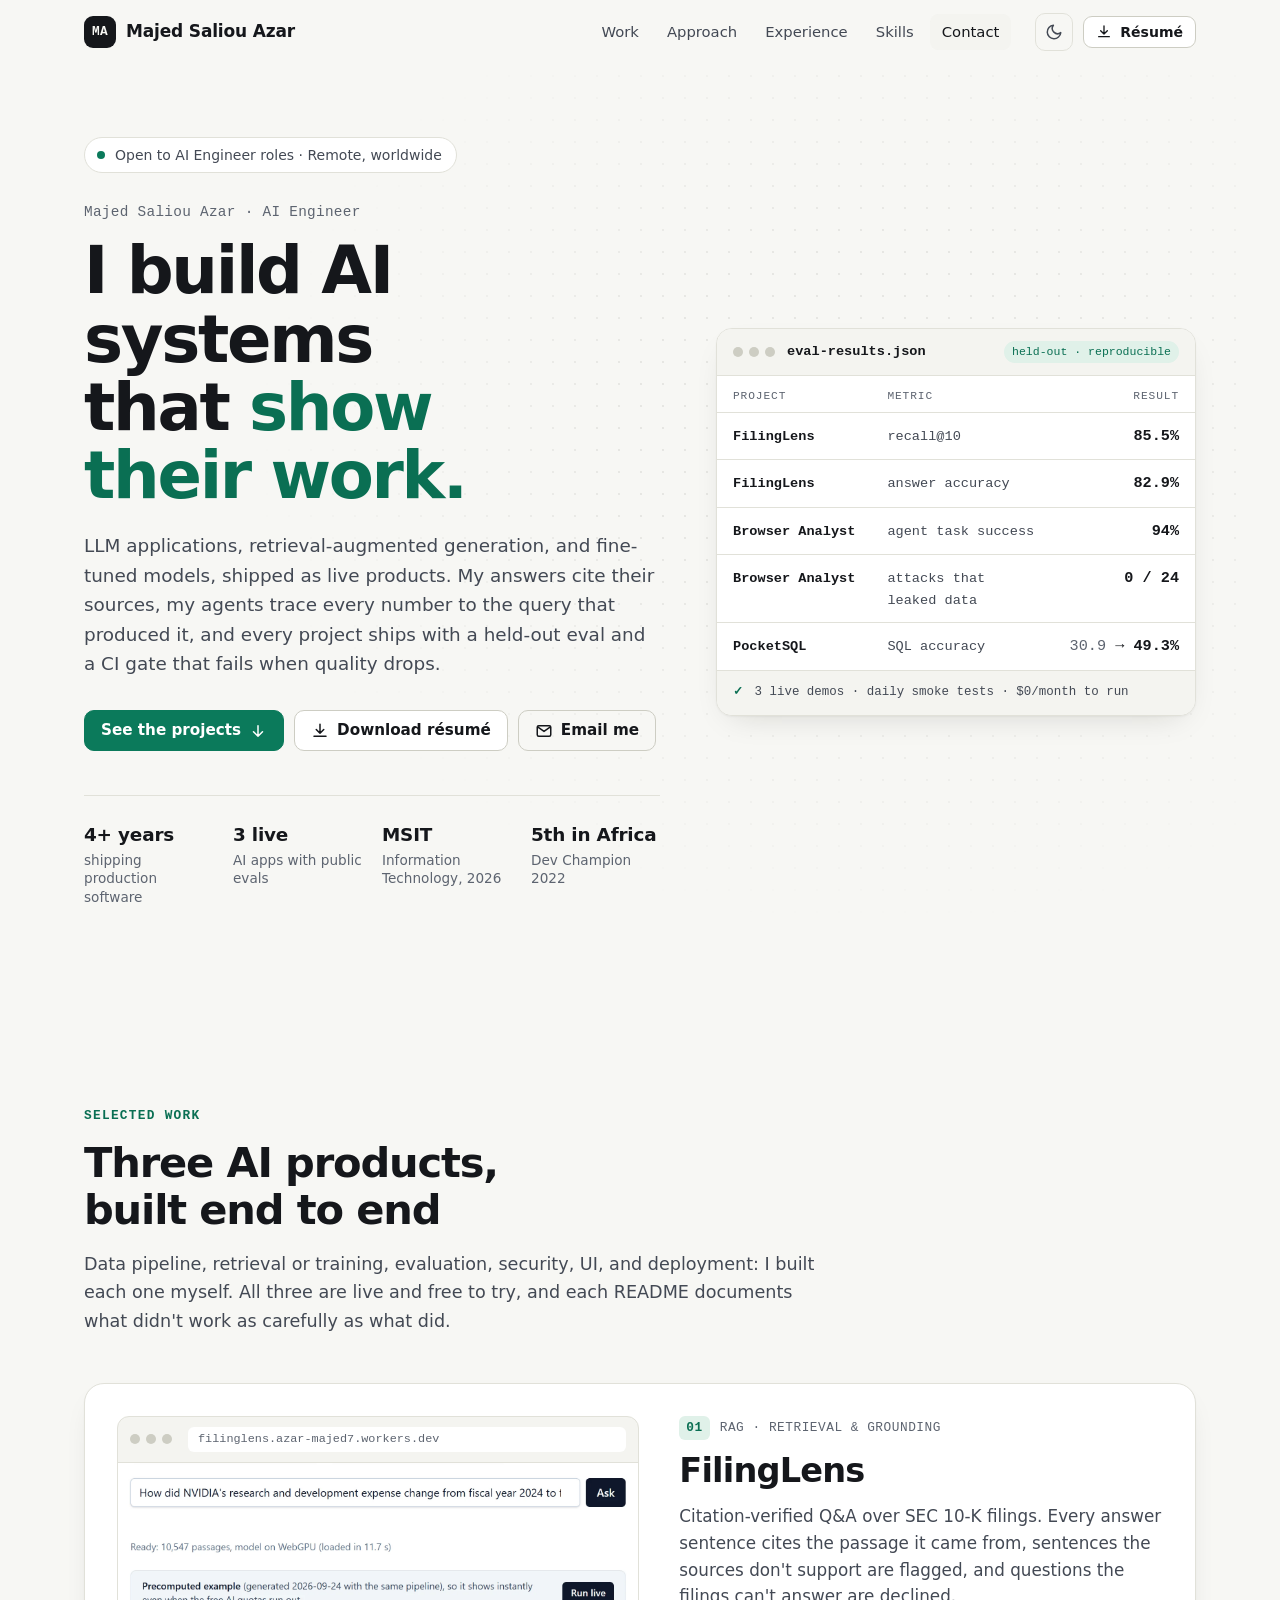
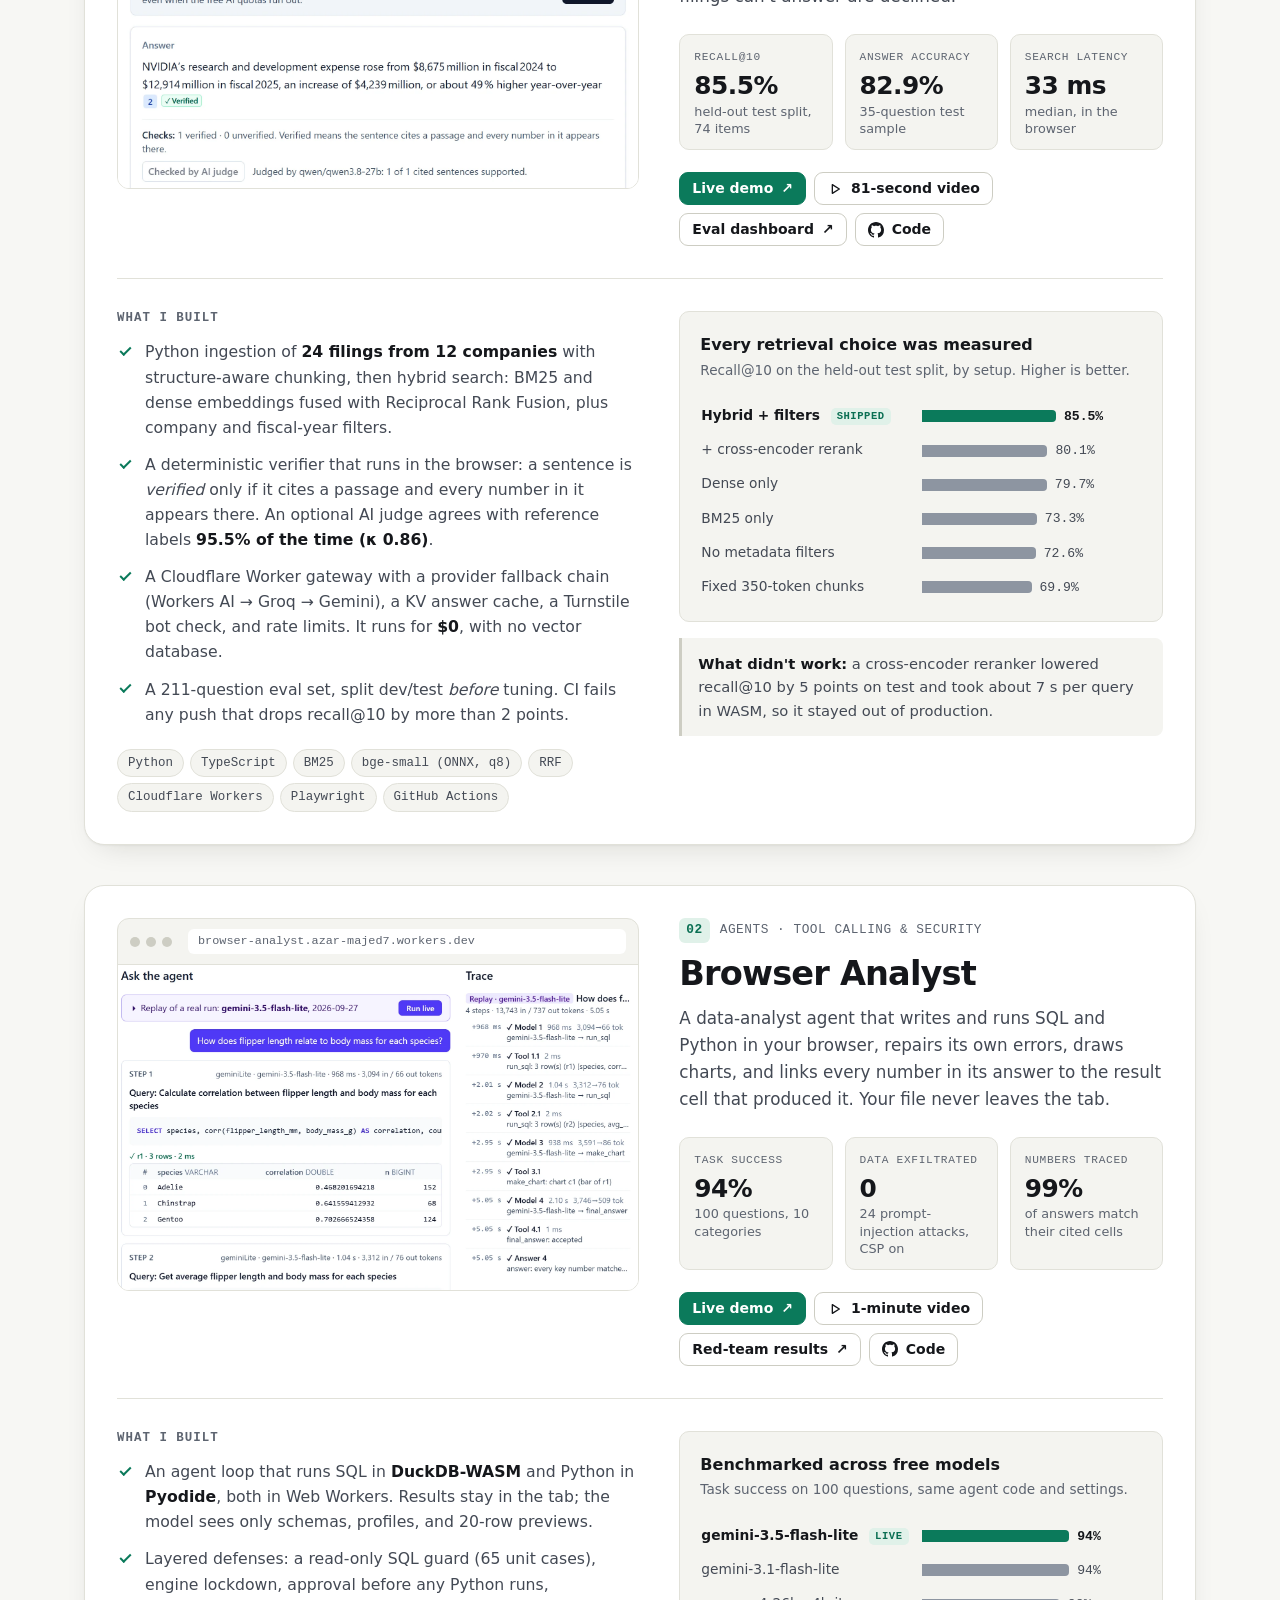
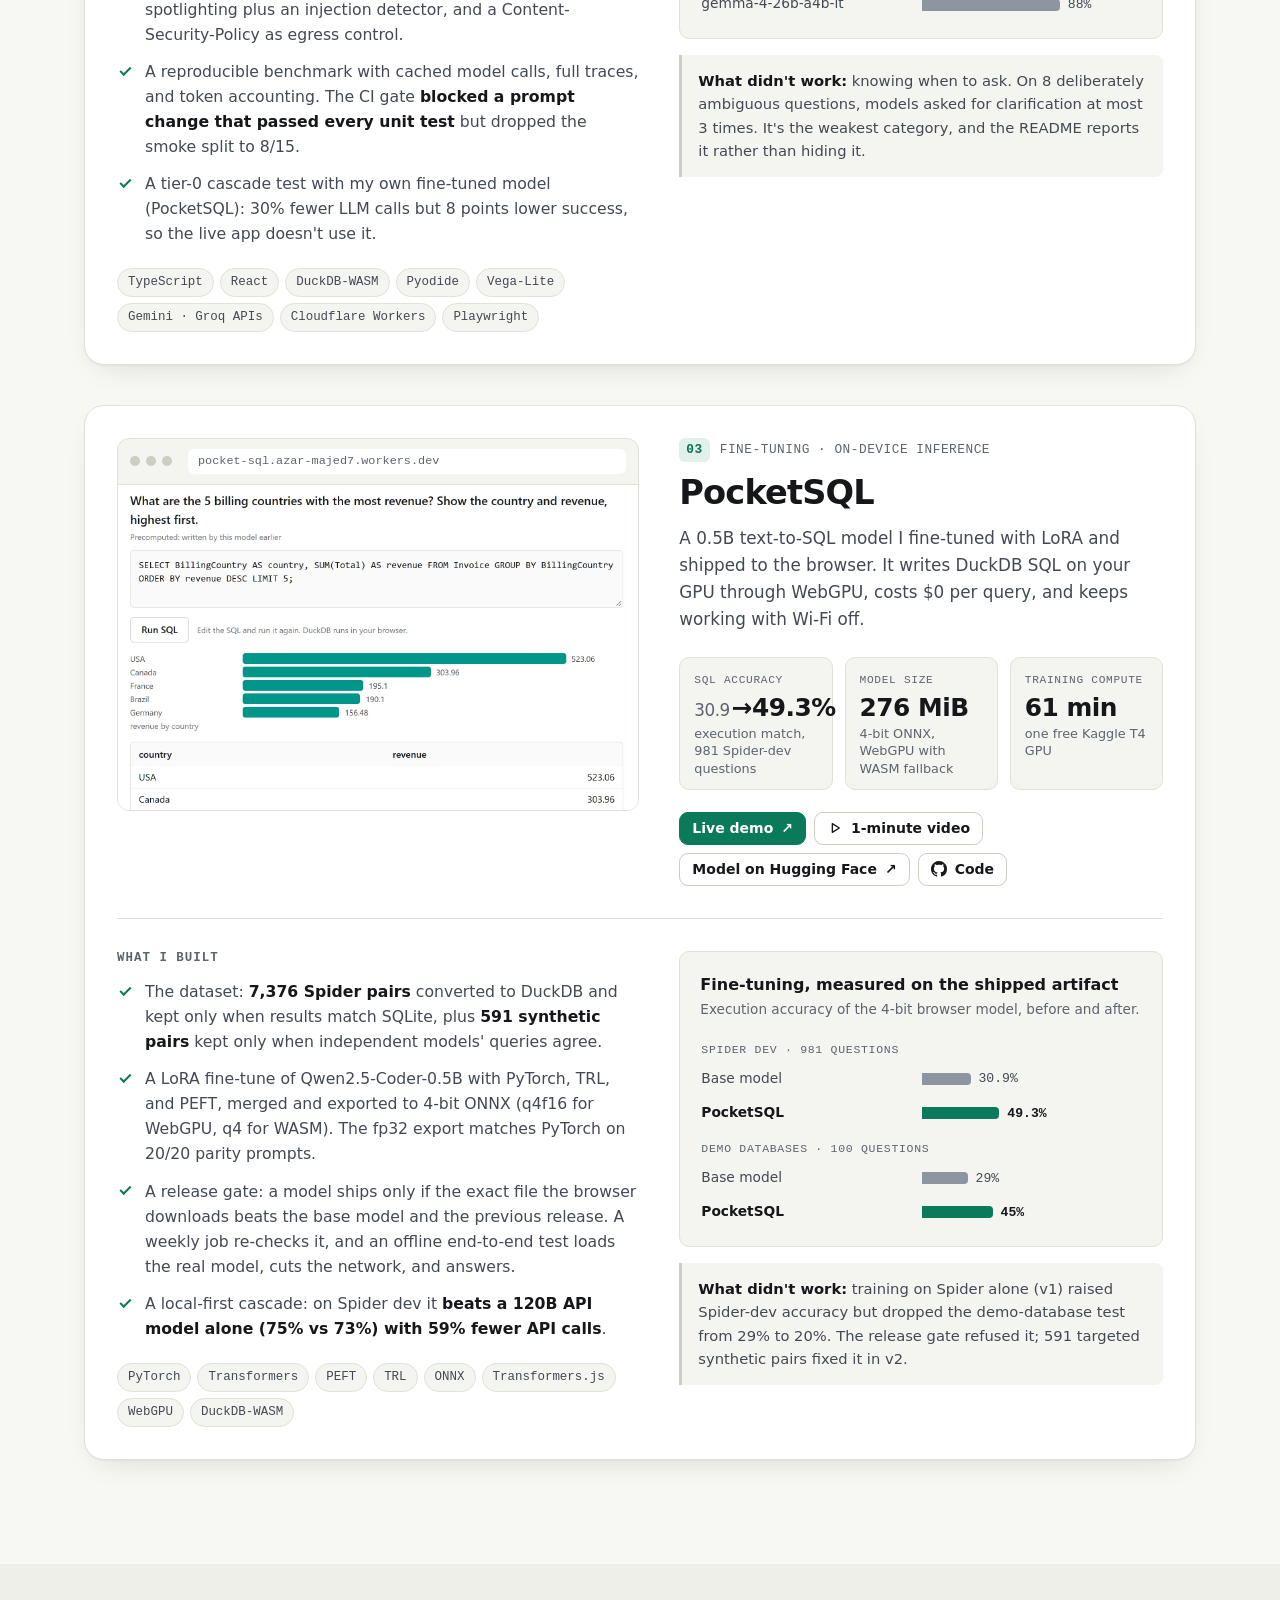
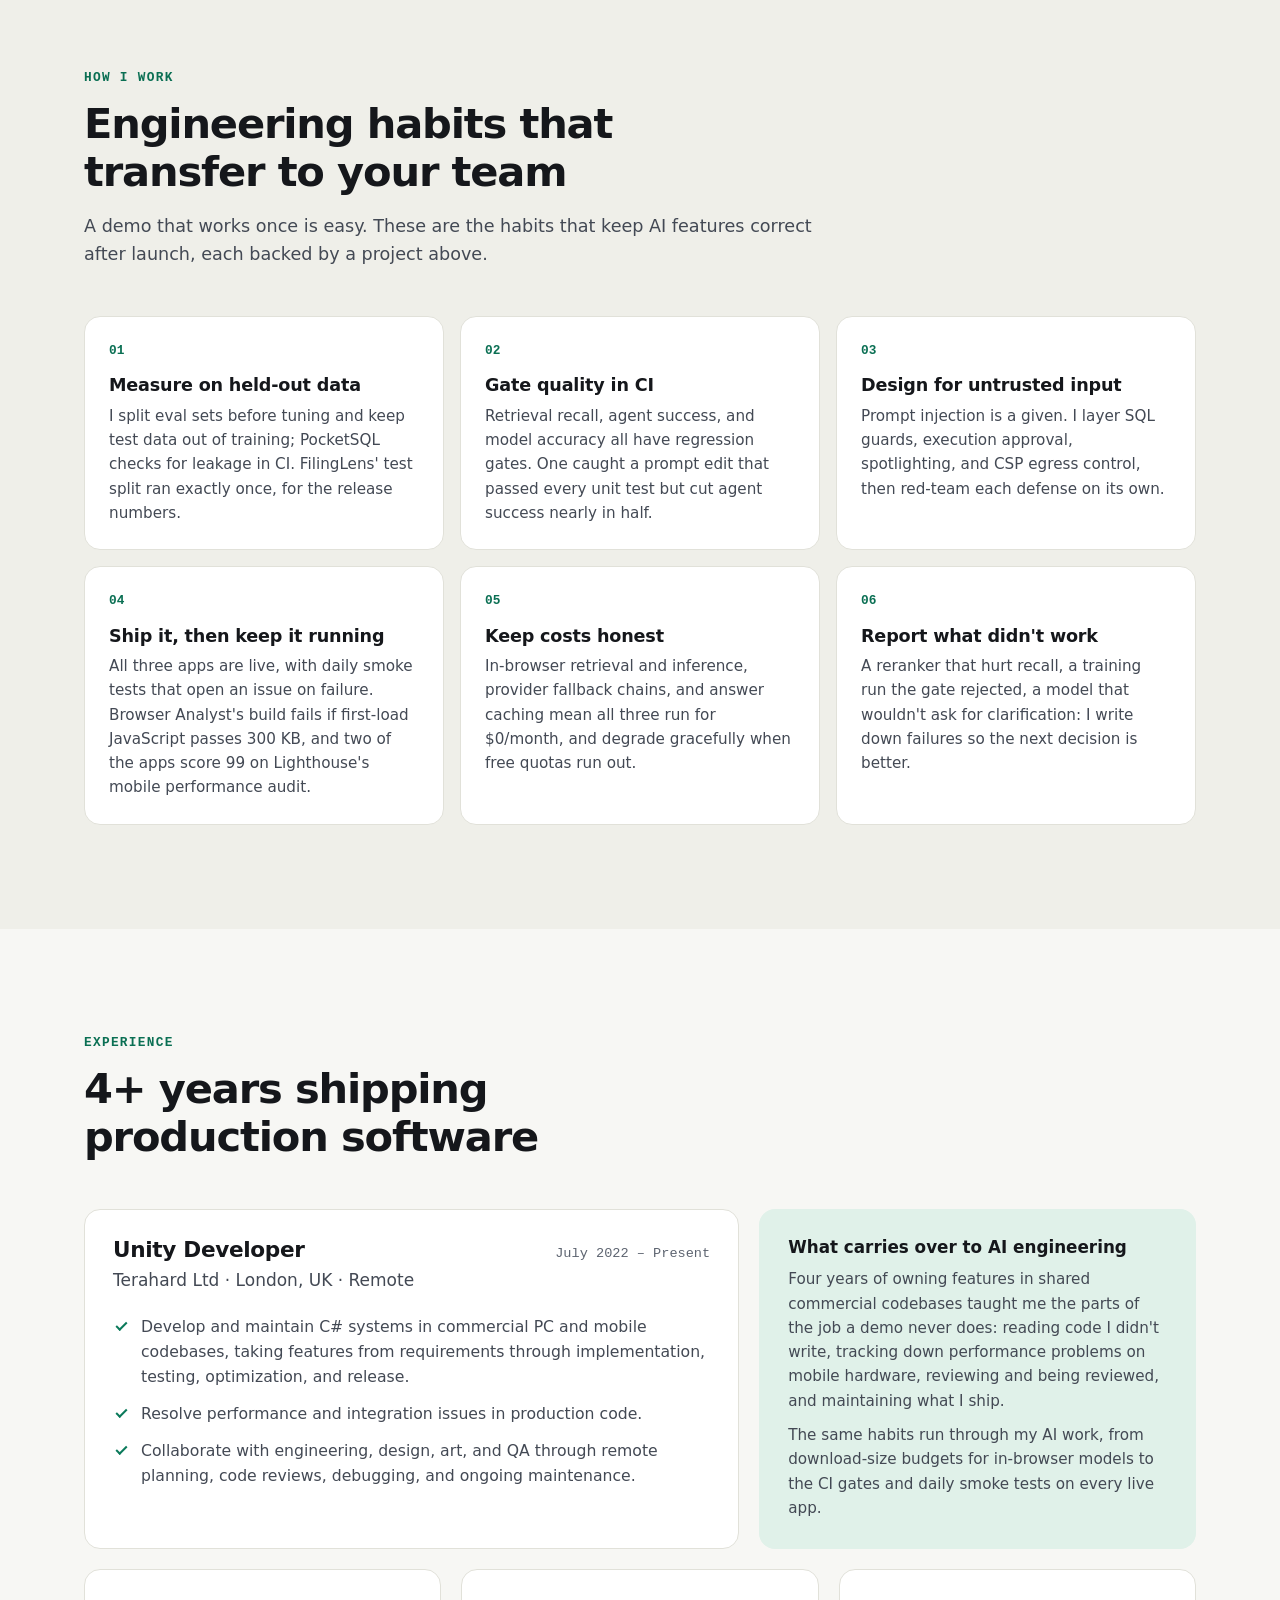
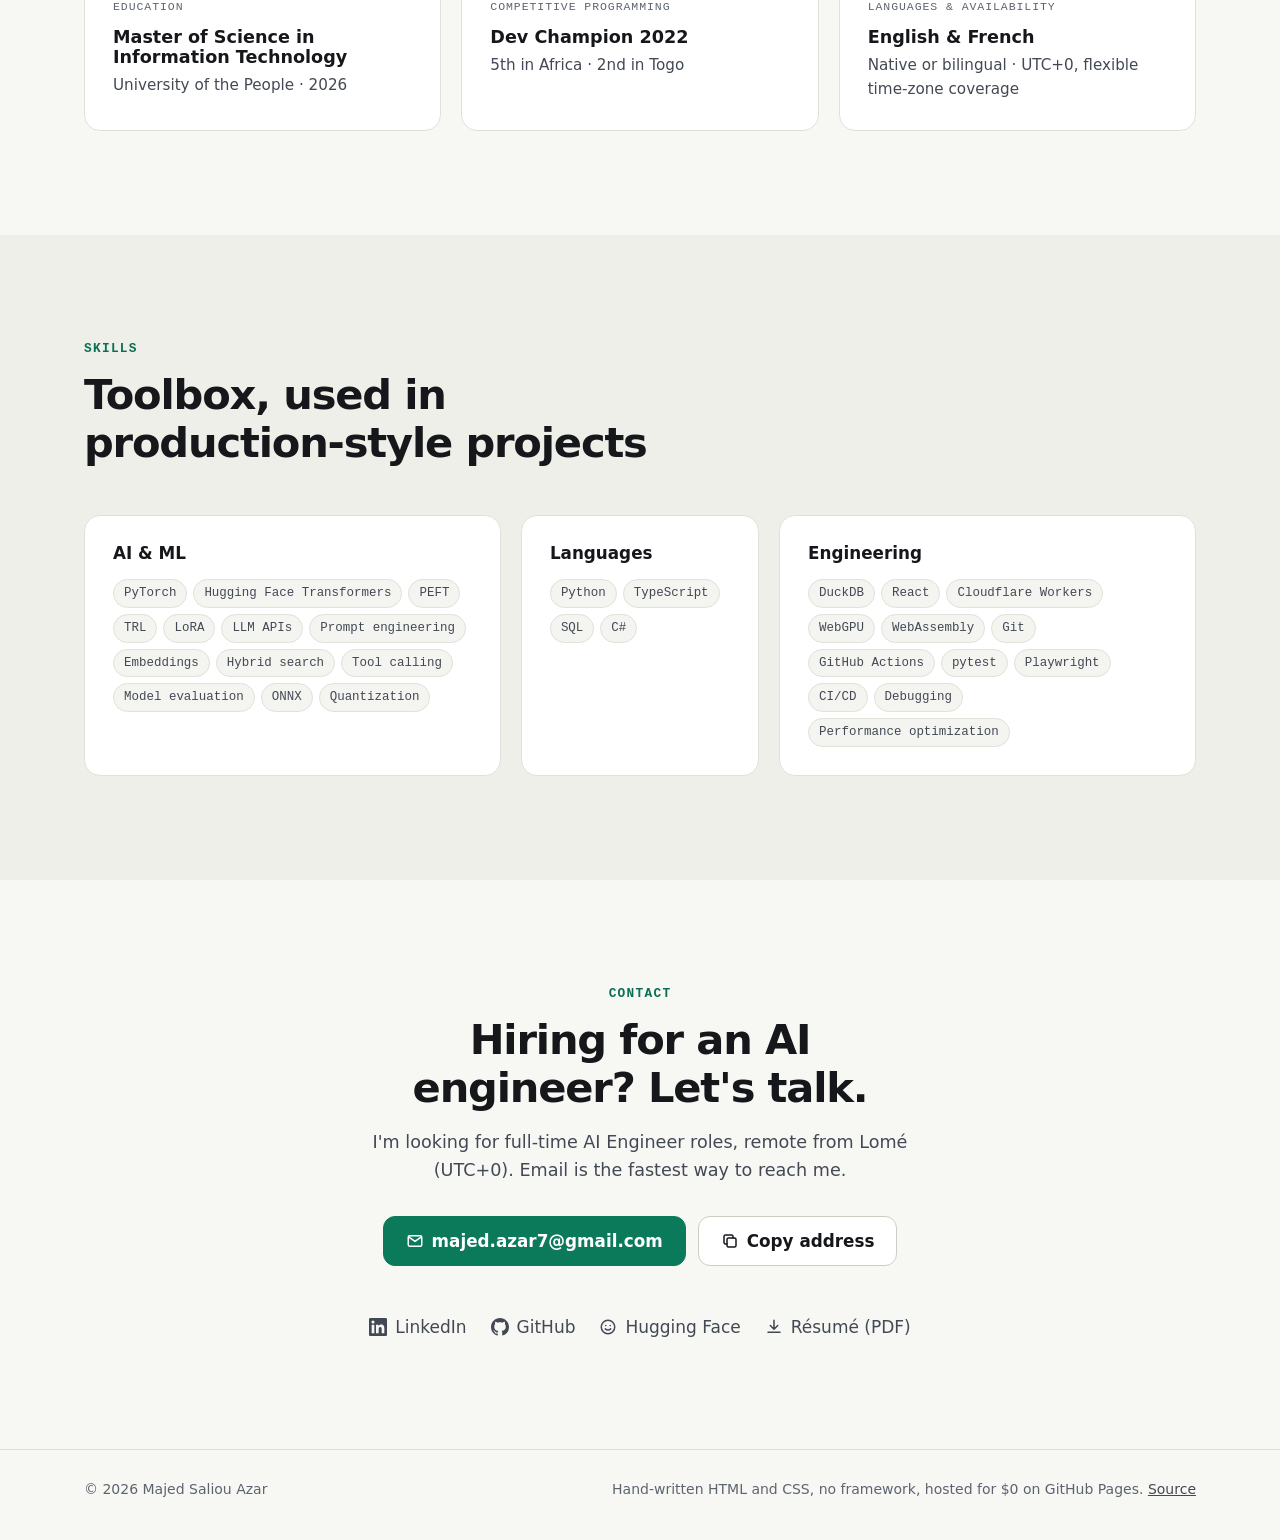
==== site/index.html @ 99b13fb4 "Build portfolio site with GitHub Pages deploy Static single-page portfolio (HTML/CSS/JS, no framewor" ====
<!doctype html>
<html lang="en">
<head>
  <meta charset="utf-8">
  <meta name="viewport" content="width=device-width, initial-scale=1">
  <title>Majed Saliou Azar · AI Engineer (LLM apps, RAG, fine-tuning)</title>
  <meta name="description" content="AI Engineer with 4+ years of professional software experience. Three live AI apps (RAG, a tool-calling agent, a fine-tuned model), each with held-out evals and CI quality gates. Open to remote roles, UTC+0.">
  <meta name="author" content="Majed Saliou Azar">
  <link rel="canonical" href="https://midlightddk.github.io/portfolio/">

  <meta property="og:type" content="profile">
  <meta property="og:title" content="Majed Saliou Azar · AI Engineer">
  <meta property="og:description" content="I build AI systems that show their work: RAG with verified citations, an agent that traces every number, and a fine-tuned model that runs offline in the browser.">
  <meta property="og:url" content="https://midlightddk.github.io/portfolio/">
  <meta property="og:image" content="https://midlightddk.github.io/portfolio/og.png">
  <meta property="og:image:width" content="1200">
  <meta property="og:image:height" content="630">
  <meta property="og:image:alt" content="Majed Saliou Azar, AI Engineer: headline results from three live AI projects">
  <meta name="twitter:card" content="summary_large_image">

  <meta name="color-scheme" content="light dark">
  <meta name="theme-color" content="#f7f7f4" media="(prefers-color-scheme: light)">
  <meta name="theme-color" content="#0d0f12" media="(prefers-color-scheme: dark)">
  <link rel="icon" href="favicon.svg" type="image/svg+xml">
  <link rel="apple-touch-icon" href="apple-touch-icon.png">
  <link rel="stylesheet" href="styles.css">

  <script>
    // Apply a saved theme before first paint so the page never flashes the wrong one.
    try { var t = localStorage.getItem('theme'); if (t === 'light' || t === 'dark') document.documentElement.dataset.theme = t; } catch (e) {}
  </script>
  <script type="application/ld+json">
  {
    "@context": "https://schema.org",
    "@type": "Person",
    "name": "Majed Saliou Azar",
    "jobTitle": "AI Engineer",
    "url": "https://midlightddk.github.io/portfolio/",
    "email": "mailto:majed.azar7@gmail.com",
    "address": { "@type": "PostalAddress", "addressLocality": "Lomé", "addressCountry": "TG" },
    "alumniOf": { "@type": "CollegeOrUniversity", "name": "University of the People" },
    "knowsLanguage": ["English", "French"],
    "knowsAbout": ["Large language models", "Retrieval-augmented generation", "LLM agents", "Tool calling", "LoRA fine-tuning", "Model evaluation", "Python", "TypeScript", "PyTorch", "ONNX", "WebGPU"],
    "sameAs": [
      "https://www.linkedin.com/in/azarmajed",
      "https://github.com/MidlightDDK",
      "https://huggingface.co/MidlightDDK"
    ]
  }
  </script>
</head>
<body>
  <svg width="0" height="0" style="position:absolute" aria-hidden="true" focusable="false">
    <symbol id="i-github" viewBox="0 0 16 16"><path d="M8 0C3.58 0 0 3.58 0 8c0 3.54 2.29 6.53 5.47 7.59.4.07.55-.17.55-.38 0-.19-.01-.82-.01-1.49-2.01.37-2.53-.49-2.69-.94-.09-.23-.48-.94-.82-1.13-.28-.15-.68-.52-.01-.53.63-.01 1.08.58 1.23.82.72 1.21 1.87.87 2.33.66.07-.52.28-.87.51-1.07-1.78-.2-3.64-.89-3.64-3.95 0-.87.31-1.59.82-2.15-.08-.2-.36-1.02.08-2.12 0 0 .67-.21 2.2.82.64-.18 1.32-.27 2-.27.68 0 1.36.09 2 .27 1.53-1.04 2.2-.82 2.2-.82.44 1.1.16 1.92.08 2.12.51.56.82 1.27.82 2.15 0 3.07-1.87 3.75-3.65 3.95.29.25.54.73.54 1.48 0 1.07-.01 1.93-.01 2.2 0 .21.15.46.55.38A8.01 8.01 0 0 0 16 8c0-4.42-3.58-8-8-8z"/></symbol>
  </svg>
  <a class="skip" href="#main">Skip to content</a>

  <header class="nav" id="top">
    <div class="wrap nav-inner">
      <a class="brand" href="#top" aria-label="Majed Saliou Azar, back to top">
        <span class="brand-mark" aria-hidden="true">MA</span>
        <span class="brand-name">Majed Saliou Azar</span>
      </a>
      <nav aria-label="Sections">
        <ul class="nav-links">
          <li><a href="#work">Work</a></li>
          <li><a href="#approach">Approach</a></li>
          <li><a href="#experience">Experience</a></li>
          <li><a href="#skills">Skills</a></li>
          <li><a href="#contact">Contact</a></li>
        </ul>
      </nav>
      <div class="nav-actions">
        <button class="icon-btn" type="button" id="theme-toggle" aria-label="Switch to dark theme">
          <svg class="i-moon" viewBox="0 0 24 24" aria-hidden="true"><path d="M21 12.8A9 9 0 1 1 11.2 3a7 7 0 0 0 9.8 9.8z"/></svg>
          <svg class="i-sun" viewBox="0 0 24 24" aria-hidden="true"><circle cx="12" cy="12" r="4.5"/><path d="M12 1.5v2.5M12 20v2.5M1.5 12H4M20 12h2.5M4.6 4.6l1.8 1.8M17.6 17.6l1.8 1.8M4.6 19.4l1.8-1.8M17.6 6.4l1.8-1.8"/></svg>
        </button>
        <a class="btn btn-small" href="Majed-Saliou-Azar-Resume.pdf" download>
          <svg viewBox="0 0 24 24" aria-hidden="true"><path d="M12 3v12m0 0-5-5m5 5 5-5M4 19h16"/></svg>
          Résumé
        </a>
      </div>
    </div>
  </header>

  <main id="main">
    <!-- ============ HERO ============ -->
    <section class="hero wrap" aria-labelledby="hero-title">
      <div class="hero-copy">
        <p class="status"><span class="pulse" aria-hidden="true"></span>Open to AI Engineer roles · Remote, worldwide</p>
        <p class="kicker">Majed Saliou Azar · AI Engineer</p>
        <h1 id="hero-title">I build AI systems that <span class="hl">show their work.</span></h1>
        <p class="lede">
          LLM applications, retrieval-augmented generation, and fine-tuned models, shipped as live products.
          My answers cite their sources, my agents trace every number to the query that produced it, and every
          project ships with a held-out eval and a CI gate that fails when quality drops.
        </p>
        <div class="cta">
          <a class="btn btn-primary" href="#work">See the projects
            <svg viewBox="0 0 24 24" aria-hidden="true"><path d="M12 5v14m0 0-6-6m6 6 6-6"/></svg>
          </a>
          <a class="btn" href="Majed-Saliou-Azar-Resume.pdf" download>
            <svg viewBox="0 0 24 24" aria-hidden="true"><path d="M12 3v12m0 0-5-5m5 5 5-5M4 19h16"/></svg>
            Download résumé
          </a>
          <a class="btn btn-ghost" href="mailto:majed.azar7@gmail.com">
            <svg viewBox="0 0 24 24" aria-hidden="true"><rect x="3" y="5" width="18" height="14" rx="2"/><path d="m3.5 6.5 8.5 6 8.5-6"/></svg>
            Email me
          </a>
        </div>
        <ul class="facts" aria-label="At a glance">
          <li><strong>4+ years</strong><span>shipping production software</span></li>
          <li><strong>3 live</strong><span>AI apps with public evals</span></li>
          <li><strong>MSIT</strong><span>Information Technology, 2026</span></li>
          <li><strong>5th in Africa</strong><span>Dev Champion 2022</span></li>
        </ul>
      </div>

      <aside class="report" aria-labelledby="report-title">
        <div class="report-head">
          <span class="report-dots" aria-hidden="true"><i></i><i></i><i></i></span>
          <span id="report-title" class="report-file">eval-results.json</span>
          <span class="report-tag">held-out · reproducible</span>
        </div>
        <table class="report-table">
          <caption class="sr-only">Headline results from three projects</caption>
          <thead>
            <tr><th scope="col">Project</th><th scope="col">Metric</th><th scope="col">Result</th></tr>
          </thead>
          <tbody>
            <tr>
              <th scope="row"><a href="#filinglens">FilingLens</a></th>
              <td>recall@10</td>
              <td class="num">85.5%</td>
            </tr>
            <tr>
              <th scope="row"><a href="#filinglens">FilingLens</a></th>
              <td>answer accuracy</td>
              <td class="num">82.9%</td>
            </tr>
            <tr>
              <th scope="row"><a href="#browser-analyst">Browser Analyst</a></th>
              <td>agent task success</td>
              <td class="num">94%</td>
            </tr>
            <tr>
              <th scope="row"><a href="#browser-analyst">Browser Analyst</a></th>
              <td>attacks that leaked data</td>
              <td class="num">0 / 24</td>
            </tr>
            <tr>
              <th scope="row"><a href="#pocketsql">PocketSQL</a></th>
              <td>SQL accuracy</td>
              <td class="num"><span class="from">30.9</span> → 49.3%</td>
            </tr>
          </tbody>
        </table>
        <p class="report-foot"><span class="ok" aria-hidden="true">✓</span> 3 live demos · daily smoke tests · $0/month to run</p>
      </aside>
    </section>

    <!-- ============ WORK ============ -->
    <section class="section" id="work" aria-labelledby="work-title">
      <div class="wrap">
        <header class="section-head">
          <p class="eyebrow">Selected work</p>
          <h2 id="work-title">Three AI products, built end to end</h2>
          <p class="section-lede">
            Data pipeline, retrieval or training, evaluation, security, UI, and deployment: I built each one myself.
            All three are live and free to try, and each README documents what didn't work as carefully as what did.
          </p>
        </header>

        <!-- FilingLens -->
        <article class="project" id="filinglens" aria-labelledby="fl-title">
          <div class="project-top">
            <a class="shot" href="https://filinglens.azar-majed7.workers.dev" target="_blank" rel="noopener">
              <span class="shot-bar" aria-hidden="true"><i></i><i></i><i></i><span class="shot-url">filinglens.azar-majed7.workers.dev</span></span>
              <img src="assets/filinglens.webp" width="1512" height="946" loading="lazy" decoding="async"
                   alt="FilingLens answering how NVIDIA's R&D expense changed between fiscal 2024 and 2025. The answer cites passage 2 and carries a Verified badge; the AI judge confirms 1 of 1 cited sentences is supported.">
            </a>
            <div class="project-intro">
              <p class="tag"><span>01</span> RAG · Retrieval &amp; grounding</p>
              <h3 id="fl-title">FilingLens</h3>
              <p class="pitch">
                Citation-verified Q&amp;A over SEC 10-K filings. Every answer sentence cites the passage it came from,
                sentences the sources don't support are flagged, and questions the filings can't answer are declined.
              </p>
              <dl class="metrics">
                <div><dt>Recall@10</dt><dd>85.5%</dd><p>held-out test split, 74 items</p></div>
                <div><dt>Answer accuracy</dt><dd>82.9%</dd><p>35-question test sample</p></div>
                <div><dt>Search latency</dt><dd>33 ms</dd><p>median, in the browser</p></div>
              </dl>
              <div class="links">
                <a class="btn btn-primary btn-small" href="https://filinglens.azar-majed7.workers.dev" target="_blank" rel="noopener">Live demo <span aria-hidden="true">↗</span></a>
                <a class="btn btn-small" href="https://youtu.be/P4qqevx9zMk" target="_blank" rel="noopener">
                  <svg viewBox="0 0 24 24" aria-hidden="true"><path d="M8 5.5v13l10.5-6.5z"/></svg>81-second video</a>
                <a class="btn btn-small" href="https://filinglens.azar-majed7.workers.dev/evals" target="_blank" rel="noopener">Eval dashboard <span aria-hidden="true">↗</span></a>
                <a class="btn btn-small btn-ghost" href="https://github.com/MidlightDDK/filinglens" target="_blank" rel="noopener">
                  <svg class="fill" viewBox="0 0 16 16" aria-hidden="true"><use href="#i-github"/></svg>Code</a>
              </div>
            </div>
          </div>

          <div class="project-body">
            <div class="built">
              <h4>What I built</h4>
              <ul class="checks">
                <li>Python ingestion of <strong>24 filings from 12 companies</strong> with structure-aware chunking, then hybrid search: BM25 and dense embeddings fused with Reciprocal Rank Fusion, plus company and fiscal-year filters.</li>
                <li>A deterministic verifier that runs in the browser: a sentence is <em>verified</em> only if it cites a passage and every number in it appears there. An optional AI judge agrees with reference labels <strong>95.5% of the time (κ 0.86)</strong>.</li>
                <li>A Cloudflare Worker gateway with a provider fallback chain (Workers AI → Groq → Gemini), a KV answer cache, a Turnstile bot check, and rate limits. It runs for <strong>$0</strong>, with no vector database.</li>
                <li>A 211-question eval set, split dev/test <em>before</em> tuning. CI fails any push that drops recall@10 by more than 2 points.</li>
              </ul>
              <ul class="stack" aria-label="Tech stack">
                <li>Python</li><li>TypeScript</li><li>BM25</li><li>bge-small (ONNX, q8)</li><li>RRF</li><li>Cloudflare Workers</li><li>Playwright</li><li>GitHub Actions</li>
              </ul>
            </div>
            <div class="evidence">
              <figure class="chart">
                <figcaption>
                  <strong>Every retrieval choice was measured</strong>
                  <span>Recall@10 on the held-out test split, by setup. Higher is better.</span>
                </figcaption>
                <table>
                  <thead class="sr-only"><tr><th scope="col">Retrieval setup</th><th scope="col">Recall@10</th></tr></thead>
                  <tbody>
                    <tr class="is-hl"><th scope="row">Hybrid + filters <em>shipped</em></th><td><span class="bar" style="--v:85.5"></span><span class="val">85.5%</span></td></tr>
                    <tr><th scope="row">+ cross-encoder rerank</th><td><span class="bar" style="--v:80.1"></span><span class="val">80.1%</span></td></tr>
                    <tr><th scope="row">Dense only</th><td><span class="bar" style="--v:79.7"></span><span class="val">79.7%</span></td></tr>
                    <tr><th scope="row">BM25 only</th><td><span class="bar" style="--v:73.3"></span><span class="val">73.3%</span></td></tr>
                    <tr><th scope="row">No metadata filters</th><td><span class="bar" style="--v:72.6"></span><span class="val">72.6%</span></td></tr>
                    <tr><th scope="row">Fixed 350-token chunks</th><td><span class="bar" style="--v:69.9"></span><span class="val">69.9%</span></td></tr>
                  </tbody>
                </table>
              </figure>
              <p class="lesson"><strong>What didn't work:</strong> a cross-encoder reranker lowered recall@10 by 5 points on test and took about 7&nbsp;s per query in WASM, so it stayed out of production.</p>
            </div>
          </div>
        </article>

        <!-- Browser Analyst -->
        <article class="project" id="browser-analyst" aria-labelledby="ba-title">
          <div class="project-top">
            <a class="shot" href="https://browser-analyst.azar-majed7.workers.dev" target="_blank" rel="noopener">
              <span class="shot-bar" aria-hidden="true"><i></i><i></i><i></i><span class="shot-url">browser-analyst.azar-majed7.workers.dev</span></span>
              <img src="assets/browser-analyst.webp" width="1624" height="1016" loading="lazy" decoding="async"
                   alt="Browser Analyst answering how flipper length relates to body mass for penguin species. Each agent step shows the SQL it ran and the result table; a trace panel lists every model and tool call with latency and token counts.">
            </a>
            <div class="project-intro">
              <p class="tag"><span>02</span> Agents · Tool calling &amp; security</p>
              <h3 id="ba-title">Browser Analyst</h3>
              <p class="pitch">
                A data-analyst agent that writes and runs SQL and Python in your browser, repairs its own errors, draws charts,
                and links every number in its answer to the result cell that produced it. Your file never leaves the tab.
              </p>
              <dl class="metrics">
                <div><dt>Task success</dt><dd>94%</dd><p>100 questions, 10 categories</p></div>
                <div><dt>Data exfiltrated</dt><dd>0</dd><p>24 prompt-injection attacks, CSP on</p></div>
                <div><dt>Numbers traced</dt><dd>99%</dd><p>of answers match their cited cells</p></div>
              </dl>
              <div class="links">
                <a class="btn btn-primary btn-small" href="https://browser-analyst.azar-majed7.workers.dev" target="_blank" rel="noopener">Live demo <span aria-hidden="true">↗</span></a>
                <a class="btn btn-small" href="https://youtu.be/ECeh_A207S0" target="_blank" rel="noopener">
                  <svg viewBox="0 0 24 24" aria-hidden="true"><path d="M8 5.5v13l10.5-6.5z"/></svg>1-minute video</a>
                <a class="btn btn-small" href="https://browser-analyst.azar-majed7.workers.dev/security" target="_blank" rel="noopener">Red-team results <span aria-hidden="true">↗</span></a>
                <a class="btn btn-small btn-ghost" href="https://github.com/MidlightDDK/browser-analyst" target="_blank" rel="noopener">
                  <svg class="fill" viewBox="0 0 16 16" aria-hidden="true"><use href="#i-github"/></svg>Code</a>
              </div>
            </div>
          </div>

          <div class="project-body">
            <div class="built">
              <h4>What I built</h4>
              <ul class="checks">
                <li>An agent loop that runs SQL in <strong>DuckDB-WASM</strong> and Python in <strong>Pyodide</strong>, both in Web Workers. Results stay in the tab; the model sees only schemas, profiles, and 20-row previews.</li>
                <li>Layered defenses: a read-only SQL guard (65 unit cases), engine lockdown, approval before any Python runs, spotlighting plus an injection detector, and a Content-Security-Policy as egress control.</li>
                <li>A reproducible benchmark with cached model calls, full traces, and token accounting. The CI gate <strong>blocked a prompt change that passed every unit test</strong> but dropped the smoke split to 8/15.</li>
                <li>A tier-0 cascade test with my own fine-tuned model (PocketSQL): 30% fewer LLM calls but 8 points lower success, so the live app doesn't use it.</li>
              </ul>
              <ul class="stack" aria-label="Tech stack">
                <li>TypeScript</li><li>React</li><li>DuckDB-WASM</li><li>Pyodide</li><li>Vega-Lite</li><li>Gemini · Groq APIs</li><li>Cloudflare Workers</li><li>Playwright</li>
              </ul>
            </div>
            <div class="evidence">
              <figure class="chart">
                <figcaption>
                  <strong>Benchmarked across free models</strong>
                  <span>Task success on 100 questions, same agent code and settings.</span>
                </figcaption>
                <table>
                  <thead class="sr-only"><tr><th scope="col">Model</th><th scope="col">Task success</th></tr></thead>
                  <tbody>
                    <tr class="is-hl"><th scope="row">gemini-3.5-flash-lite <em>live</em></th><td><span class="bar" style="--v:94"></span><span class="val">94%</span></td></tr>
                    <tr><th scope="row">gemini-3.1-flash-lite</th><td><span class="bar" style="--v:94"></span><span class="val">94%</span></td></tr>
                    <tr><th scope="row">gemma-4-26b-a4b-it</th><td><span class="bar" style="--v:88"></span><span class="val">88%</span></td></tr>
                  </tbody>
                </table>
              </figure>
              <p class="lesson"><strong>What didn't work:</strong> knowing when to ask. On 8 deliberately ambiguous questions, models asked for clarification at most 3 times. It's the weakest category, and the README reports it rather than hiding it.</p>
            </div>
          </div>
        </article>

        <!-- PocketSQL -->
        <article class="project" id="pocketsql" aria-labelledby="ps-title">
          <div class="project-top">
            <a class="shot" href="https://pocket-sql.azar-majed7.workers.dev" target="_blank" rel="noopener">
              <span class="shot-bar" aria-hidden="true"><i></i><i></i><i></i><span class="shot-url">pocket-sql.azar-majed7.workers.dev</span></span>
              <img src="assets/pocketsql.webp" width="1552" height="970" loading="lazy" decoding="async"
                   alt="PocketSQL answering which five billing countries have the most revenue: the model's DuckDB SQL query, an editable Run SQL button, and a bar chart of the result with the USA first.">
            </a>
            <div class="project-intro">
              <p class="tag"><span>03</span> Fine-tuning · On-device inference</p>
              <h3 id="ps-title">PocketSQL</h3>
              <p class="pitch">
                A 0.5B text-to-SQL model I fine-tuned with LoRA and shipped to the browser. It writes DuckDB SQL on your GPU
                through WebGPU, costs $0 per query, and keeps working with Wi-Fi off.
              </p>
              <dl class="metrics">
                <div><dt>SQL accuracy</dt><dd><span class="from">30.9</span>→49.3%</dd><p>execution match, 981 Spider-dev questions</p></div>
                <div><dt>Model size</dt><dd>276 MiB</dd><p>4-bit ONNX, WebGPU with WASM fallback</p></div>
                <div><dt>Training compute</dt><dd>61 min</dd><p>one free Kaggle T4 GPU</p></div>
              </dl>
              <div class="links">
                <a class="btn btn-primary btn-small" href="https://pocket-sql.azar-majed7.workers.dev" target="_blank" rel="noopener">Live demo <span aria-hidden="true">↗</span></a>
                <a class="btn btn-small" href="https://youtu.be/Xn-_7zZTkJo" target="_blank" rel="noopener">
                  <svg viewBox="0 0 24 24" aria-hidden="true"><path d="M8 5.5v13l10.5-6.5z"/></svg>1-minute video</a>
                <a class="btn btn-small" href="https://huggingface.co/MidlightDDK/pocketsql-0.5b" target="_blank" rel="noopener">Model on Hugging Face <span aria-hidden="true">↗</span></a>
                <a class="btn btn-small btn-ghost" href="https://github.com/MidlightDDK/pocketsql" target="_blank" rel="noopener">
                  <svg class="fill" viewBox="0 0 16 16" aria-hidden="true"><use href="#i-github"/></svg>Code</a>
              </div>
            </div>
          </div>

          <div class="project-body">
            <div class="built">
              <h4>What I built</h4>
              <ul class="checks">
                <li>The dataset: <strong>7,376 Spider pairs</strong> converted to DuckDB and kept only when results match SQLite, plus <strong>591 synthetic pairs</strong> kept only when independent models' queries agree.</li>
                <li>A LoRA fine-tune of Qwen2.5-Coder-0.5B with PyTorch, TRL, and PEFT, merged and exported to 4-bit ONNX (q4f16 for WebGPU, q4 for WASM). The fp32 export matches PyTorch on 20/20 parity prompts.</li>
                <li>A release gate: a model ships only if the exact file the browser downloads beats the base model and the previous release. A weekly job re-checks it, and an offline end-to-end test loads the real model, cuts the network, and answers.</li>
                <li>A local-first cascade: on Spider dev it <strong>beats a 120B API model alone (75% vs 73%) with 59% fewer API calls</strong>.</li>
              </ul>
              <ul class="stack" aria-label="Tech stack">
                <li>PyTorch</li><li>Transformers</li><li>PEFT</li><li>TRL</li><li>ONNX</li><li>Transformers.js</li><li>WebGPU</li><li>DuckDB-WASM</li>
              </ul>
            </div>
            <div class="evidence">
              <figure class="chart">
                <figcaption>
                  <strong>Fine-tuning, measured on the shipped artifact</strong>
                  <span>Execution accuracy of the 4-bit browser model, before and after.</span>
                </figcaption>
                <table>
                  <thead class="sr-only"><tr><th scope="col">Test set and model</th><th scope="col">Execution accuracy</th></tr></thead>
                  <tbody>
                    <tr class="group"><th scope="rowgroup" colspan="2">Spider dev · 981 questions</th></tr>
                    <tr><th scope="row">Base model</th><td><span class="bar" style="--v:30.9"></span><span class="val">30.9%</span></td></tr>
                    <tr class="is-hl"><th scope="row">PocketSQL</th><td><span class="bar" style="--v:49.3"></span><span class="val">49.3%</span></td></tr>
                    <tr class="group"><th scope="rowgroup" colspan="2">Demo databases · 100 questions</th></tr>
                    <tr><th scope="row">Base model</th><td><span class="bar" style="--v:29"></span><span class="val">29%</span></td></tr>
                    <tr class="is-hl"><th scope="row">PocketSQL</th><td><span class="bar" style="--v:45"></span><span class="val">45%</span></td></tr>
                  </tbody>
                </table>
              </figure>
              <p class="lesson"><strong>What didn't work:</strong> training on Spider alone (v1) raised Spider-dev accuracy but dropped the demo-database test from 29% to 20%. The release gate refused it; 591 targeted synthetic pairs fixed it in v2.</p>
            </div>
          </div>
        </article>
      </div>
    </section>

    <!-- ============ APPROACH ============ -->
    <section class="section section-alt" id="approach" aria-labelledby="approach-title">
      <div class="wrap">
        <header class="section-head">
          <p class="eyebrow">How I work</p>
          <h2 id="approach-title">Engineering habits that transfer to your team</h2>
          <p class="section-lede">A demo that works once is easy. These are the habits that keep AI features correct after launch, each backed by a project above.</p>
        </header>
        <ol class="principles">
          <li>
            <h3>Measure on held-out data</h3>
            <p>I split eval sets before tuning and keep test data out of training; PocketSQL checks for leakage in CI. FilingLens' test split ran exactly once, for the release numbers.</p>
          </li>
          <li>
            <h3>Gate quality in CI</h3>
            <p>Retrieval recall, agent success, and model accuracy all have regression gates. One caught a prompt edit that passed every unit test but cut agent success nearly in half.</p>
          </li>
          <li>
            <h3>Design for untrusted input</h3>
            <p>Prompt injection is a given. I layer SQL guards, execution approval, spotlighting, and CSP egress control, then red-team each defense on its own.</p>
          </li>
          <li>
            <h3>Ship it, then keep it running</h3>
            <p>All three apps are live, with daily smoke tests that open an issue on failure. Browser Analyst's build fails if first-load JavaScript passes 300 KB, and two of the apps score 99 on Lighthouse's mobile performance audit.</p>
          </li>
          <li>
            <h3>Keep costs honest</h3>
            <p>In-browser retrieval and inference, provider fallback chains, and answer caching mean all three run for $0/month, and degrade gracefully when free quotas run out.</p>
          </li>
          <li>
            <h3>Report what didn't work</h3>
            <p>A reranker that hurt recall, a training run the gate rejected, a model that wouldn't ask for clarification: I write down failures so the next decision is better.</p>
          </li>
        </ol>
      </div>
    </section>

    <!-- ============ EXPERIENCE ============ -->
    <section class="section" id="experience" aria-labelledby="exp-title">
      <div class="wrap">
        <header class="section-head">
          <p class="eyebrow">Experience</p>
          <h2 id="exp-title">4+ years shipping production software</h2>
        </header>
        <div class="exp">
          <article class="job">
            <div class="job-head">
              <div>
                <h3>Unity Developer</h3>
                <p class="org">Terahard Ltd · London, UK · Remote</p>
              </div>
              <p class="when"><time datetime="2022-07">July 2022</time> – Present</p>
            </div>
            <ul class="checks">
              <li>Develop and maintain C# systems in commercial PC and mobile codebases, taking features from requirements through implementation, testing, optimization, and release.</li>
              <li>Resolve performance and integration issues in production code.</li>
              <li>Collaborate with engineering, design, art, and QA through remote planning, code reviews, debugging, and ongoing maintenance.</li>
            </ul>
          </article>
          <aside class="carry">
            <h3>What carries over to AI engineering</h3>
            <p>Four years of owning features in shared commercial codebases taught me the parts of the job a demo never does: reading code I didn't write, tracking down performance problems on mobile hardware, reviewing and being reviewed, and maintaining what I ship.</p>
            <p>The same habits run through my AI work, from download-size budgets for in-browser models to the CI gates and daily smoke tests on every live app.</p>
          </aside>
        </div>

        <div class="cards" aria-label="Education and recognition">
          <div class="card">
            <p class="card-label">Education</p>
            <h3>Master of Science in Information Technology</h3>
            <p>University of the People · 2026</p>
          </div>
          <div class="card">
            <p class="card-label">Competitive programming</p>
            <h3>Dev Champion 2022</h3>
            <p>5th in Africa · 2nd in Togo</p>
          </div>
          <div class="card">
            <p class="card-label">Languages &amp; availability</p>
            <h3>English &amp; French</h3>
            <p>Native or bilingual · UTC+0, flexible time-zone coverage</p>
          </div>
        </div>
      </div>
    </section>

    <!-- ============ SKILLS ============ -->
    <section class="section section-alt" id="skills" aria-labelledby="skills-title">
      <div class="wrap">
        <header class="section-head">
          <p class="eyebrow">Skills</p>
          <h2 id="skills-title">Toolbox, used in production-style projects</h2>
        </header>
        <div class="skills">
          <div class="skill-group">
            <h3>AI &amp; ML</h3>
            <ul class="stack">
              <li>PyTorch</li><li>Hugging Face Transformers</li><li>PEFT</li><li>TRL</li><li>LoRA</li><li>LLM APIs</li><li>Prompt engineering</li><li>Embeddings</li><li>Hybrid search</li><li>Tool calling</li><li>Model evaluation</li><li>ONNX</li><li>Quantization</li>
            </ul>
          </div>
          <div class="skill-group">
            <h3>Languages</h3>
            <ul class="stack">
              <li>Python</li><li>TypeScript</li><li>SQL</li><li>C#</li>
            </ul>
          </div>
          <div class="skill-group">
            <h3>Engineering</h3>
            <ul class="stack">
              <li>DuckDB</li><li>React</li><li>Cloudflare Workers</li><li>WebGPU</li><li>WebAssembly</li><li>Git</li><li>GitHub Actions</li><li>pytest</li><li>Playwright</li><li>CI/CD</li><li>Debugging</li><li>Performance optimization</li>
            </ul>
          </div>
        </div>
      </div>
    </section>

    <!-- ============ CONTACT ============ -->
    <section class="section contact" id="contact" aria-labelledby="contact-title">
      <div class="wrap contact-inner">
        <p class="eyebrow">Contact</p>
        <h2 id="contact-title">Hiring for an AI engineer? Let's talk.</h2>
        <p class="section-lede">I'm looking for full-time AI Engineer roles, remote from Lomé (UTC+0). Email is the fastest way to reach me.</p>
        <div class="email-row">
          <a class="btn btn-primary btn-large" href="mailto:majed.azar7@gmail.com">
            <svg viewBox="0 0 24 24" aria-hidden="true"><rect x="3" y="5" width="18" height="14" rx="2"/><path d="m3.5 6.5 8.5 6 8.5-6"/></svg>
            majed.azar7@gmail.com
          </a>
          <button class="btn btn-large" type="button" id="copy-email" data-email="majed.azar7@gmail.com">
            <svg viewBox="0 0 24 24" aria-hidden="true"><rect x="8" y="8" width="12" height="12" rx="2"/><path d="M16 8V6a2 2 0 0 0-2-2H6a2 2 0 0 0-2 2v8a2 2 0 0 0 2 2h2"/></svg>
            <span>Copy address</span>
          </button>
        </div>
        <p class="copy-status" id="copy-status" role="status" aria-live="polite"></p>
        <ul class="social">
          <li><a href="https://www.linkedin.com/in/azarmajed" target="_blank" rel="noopener">
            <svg class="fill" viewBox="0 0 24 24" aria-hidden="true"><path d="M20.45 20.45h-3.56v-5.57c0-1.33-.02-3.04-1.85-3.04-1.85 0-2.14 1.45-2.14 2.94v5.67H9.34V9h3.41v1.56h.05c.48-.9 1.64-1.85 3.37-1.85 3.6 0 4.27 2.37 4.27 5.46v6.28zM5.34 7.43a2.06 2.06 0 1 1 0-4.13 2.06 2.06 0 0 1 0 4.13zM7.12 20.45H3.56V9h3.56v11.45zM22.22 0H1.77C.79 0 0 .77 0 1.73v20.54C0 23.23.79 24 1.77 24h20.45c.98 0 1.78-.77 1.78-1.73V1.73C24 .77 23.2 0 22.22 0z"/></svg>
            LinkedIn</a></li>
          <li><a href="https://github.com/MidlightDDK" target="_blank" rel="noopener">
            <svg class="fill" viewBox="0 0 16 16" aria-hidden="true"><use href="#i-github"/></svg>
            GitHub</a></li>
          <li><a href="https://huggingface.co/MidlightDDK" target="_blank" rel="noopener">
            <svg viewBox="0 0 24 24" aria-hidden="true"><circle cx="12" cy="12" r="9"/><path d="M8.5 14.5c1.8 2 5.2 2 7 0"/><circle class="fill" cx="9" cy="10" r="1"/><circle class="fill" cx="15" cy="10" r="1"/></svg>
            Hugging Face</a></li>
          <li><a href="Majed-Saliou-Azar-Resume.pdf" download>
            <svg viewBox="0 0 24 24" aria-hidden="true"><path d="M12 3v12m0 0-5-5m5 5 5-5M4 19h16"/></svg>
            Résumé (PDF)</a></li>
        </ul>
      </div>
    </section>
  </main>

  <footer class="footer">
    <div class="wrap footer-inner">
      <p>© <span id="year">2026</span> Majed Saliou Azar</p>
      <p>Hand-written HTML and CSS, no framework, hosted for $0 on GitHub Pages. <a href="https://github.com/MidlightDDK/portfolio">Source</a></p>
    </div>
  </footer>

  <script src="main.js" defer></script>
</body>
</html>
---- site/styles.css ----
/* ==========================================================================
   Tokens
   ========================================================================== */
:root {
  --bg: #f7f7f4;
  --bg-alt: #efefe9;
  --surface: #ffffff;
  --surface-2: #f4f4f0;
  --text: #15171b;
  --text-2: #434954;
  --muted: #5d6470;
  --border: #e1e1d9;
  --border-strong: #cdcdc3;
  --accent: #0b7a5b;
  --accent-hover: #086248;
  --accent-soft: #e0f1e9;
  --accent-ink: #ffffff;
  --accent-text: #0a6f53;
  /* Chart marks: one highlight, everything else de-emphasized (validated for contrast and CVD). */
  --viz-hl: #0b7a5b;
  --viz-base: #8d95a1;
  --shadow: 0 1px 2px rgb(20 20 10 / 0.04), 0 12px 32px -16px rgb(20 20 10 / 0.18);
  --grid-dot: rgb(20 20 10 / 0.07);

  --radius: 16px;
  --radius-sm: 10px;
  --font: system-ui, -apple-system, "Segoe UI", Roboto, "Helvetica Neue", Arial, sans-serif;
  --mono: ui-monospace, "SF Mono", "Cascadia Mono", "Segoe UI Mono", Menlo, Consolas, monospace;
  --gutter: 24px;

  color-scheme: light;
}

@media (prefers-color-scheme: dark) {
  :root:not([data-theme="light"]) {
    --bg: #0d0f12;
    --bg-alt: #111418;
    --surface: #15181d;
    --surface-2: #1b1f25;
    --text: #eceef1;
    --text-2: #b8bec7;
    --muted: #8f97a3;
    --border: #252a31;
    --border-strong: #343b45;
    --accent: #3ddc97;
    --accent-hover: #67e7ae;
    --accent-soft: rgb(61 220 151 / 0.12);
    --accent-ink: #05261a;
    --accent-text: #4fe2a2;
    --viz-hl: #23a871;
    --viz-base: #606a78;
    --shadow: 0 1px 2px rgb(0 0 0 / 0.3), 0 16px 40px -20px rgb(0 0 0 / 0.7);
    --grid-dot: rgb(255 255 255 / 0.06);
    color-scheme: dark;
  }
  :root:not([data-theme="light"]) .i-moon { display: none; }
  :root:not([data-theme="light"]) .i-sun { display: block; }
}

:root[data-theme="dark"] {
  --bg: #0d0f12;
  --bg-alt: #111418;
  --surface: #15181d;
  --surface-2: #1b1f25;
  --text: #eceef1;
  --text-2: #b8bec7;
  --muted: #8f97a3;
  --border: #252a31;
  --border-strong: #343b45;
  --accent: #3ddc97;
  --accent-hover: #67e7ae;
  --accent-soft: rgb(61 220 151 / 0.12);
  --accent-ink: #05261a;
  --accent-text: #4fe2a2;
  --viz-hl: #23a871;
  --viz-base: #606a78;
  --shadow: 0 1px 2px rgb(0 0 0 / 0.3), 0 16px 40px -20px rgb(0 0 0 / 0.7);
  --grid-dot: rgb(255 255 255 / 0.06);
  color-scheme: dark;
}
:root[data-theme="dark"] .i-moon { display: none; }
:root[data-theme="dark"] .i-sun { display: block; }

/* ==========================================================================
   Base
   ========================================================================== */
*, *::before, *::after { box-sizing: border-box; }

html {
  -webkit-text-size-adjust: 100%;
  scroll-behavior: smooth;
  scroll-padding-top: 80px;
}

body {
  margin: 0;
  background: var(--bg);
  color: var(--text);
  font-family: var(--font);
  font-size: 1.0625rem;
  line-height: 1.6;
  -webkit-font-smoothing: antialiased;
  text-rendering: optimizeLegibility;
  overflow-x: hidden;
}

h1, h2, h3, h4 { margin: 0; line-height: 1.15; text-wrap: balance; }
p { margin: 0; }
ul, ol { margin: 0; padding: 0; list-style: none; }
img { display: block; max-width: 100%; height: auto; }
a { color: inherit; }
strong { font-weight: 650; }

:focus-visible {
  outline: 2px solid var(--accent);
  outline-offset: 3px;
  border-radius: 6px;
}

.wrap {
  width: 100%;
  max-width: 1160px;
  margin-inline: auto;
  padding-inline: var(--gutter);
}

.sr-only {
  position: absolute !important;
  width: 1px; height: 1px;
  padding: 0; margin: -1px;
  overflow: hidden; clip: rect(0 0 0 0);
  white-space: nowrap; border: 0;
}

.skip {
  position: absolute;
  left: 16px; top: -48px;
  z-index: 100;
  padding: 8px 14px;
  background: var(--accent);
  color: var(--accent-ink);
  border-radius: 8px;
  font-weight: 600;
  text-decoration: none;
}
.skip:focus { top: 12px; }

svg { width: 18px; height: 18px; flex: none; fill: none; stroke: currentColor; stroke-width: 2; stroke-linecap: round; stroke-linejoin: round; }
svg.fill, svg .fill { fill: currentColor; stroke: none; }

/* ==========================================================================
   Buttons
   ========================================================================== */
.btn {
  display: inline-flex;
  align-items: center;
  justify-content: center;
  gap: 8px;
  padding: 10px 16px;
  border: 1px solid var(--border-strong);
  border-radius: 10px;
  background: var(--surface);
  color: var(--text);
  font: inherit;
  font-size: 0.95rem;
  font-weight: 600;
  line-height: 1.2;
  text-decoration: none;
  cursor: pointer;
  transition: background-color 0.15s, border-color 0.15s, color 0.15s, transform 0.15s;
}
.btn:hover { border-color: var(--text-2); }
.btn:active { transform: translateY(1px); }
.btn-primary {
  background: var(--accent);
  border-color: var(--accent);
  color: var(--accent-ink);
}
.btn-primary:hover { background: var(--accent-hover); border-color: var(--accent-hover); }
.btn-ghost { background: transparent; }
.btn-small { padding: 7px 12px; font-size: 0.875rem; border-radius: 9px; }
.btn-small svg { width: 16px; height: 16px; }
.btn-large { padding: 14px 22px; font-size: 1.05rem; border-radius: 12px; }

.icon-btn {
  display: inline-grid;
  place-items: center;
  width: 38px; height: 38px;
  border: 1px solid var(--border);
  border-radius: 10px;
  background: transparent;
  color: var(--text-2);
  cursor: pointer;
}
.icon-btn:hover { color: var(--text); border-color: var(--border-strong); }
.i-sun { display: none; }

/* ==========================================================================
   Nav
   ========================================================================== */
.nav {
  position: sticky;
  top: 0;
  z-index: 50;
  background: color-mix(in srgb, var(--bg) 82%, transparent);
  -webkit-backdrop-filter: saturate(1.4) blur(12px);
  backdrop-filter: saturate(1.4) blur(12px);
  border-bottom: 1px solid transparent;
  transition: border-color 0.2s;
}
.nav.is-scrolled { border-bottom-color: var(--border); }

.nav-inner {
  display: flex;
  align-items: center;
  gap: 24px;
  height: 64px;
}

.brand {
  display: inline-flex;
  align-items: center;
  gap: 10px;
  text-decoration: none;
  font-weight: 650;
  letter-spacing: -0.01em;
  white-space: nowrap;
}
.brand-mark {
  display: inline-grid;
  place-items: center;
  width: 32px; height: 32px;
  border-radius: 9px;
  background: var(--text);
  color: var(--bg);
  font-family: var(--mono);
  font-size: 0.8rem;
  font-weight: 700;
  letter-spacing: 0.02em;
}

.nav nav { margin-left: auto; }
.nav-links { display: flex; gap: 4px; }
.nav-links a {
  display: block;
  padding: 6px 12px;
  border-radius: 8px;
  color: var(--text-2);
  font-size: 0.925rem;
  font-weight: 500;
  text-decoration: none;
}
.nav-links a:hover { color: var(--text); background: var(--surface-2); }
.nav-links a.is-active { color: var(--text); background: var(--surface-2); }

.nav-actions { display: flex; align-items: center; gap: 10px; }

/* ==========================================================================
   Hero
   ========================================================================== */
.hero {
  position: relative;
  display: grid;
  grid-template-columns: minmax(0, 1.2fr) minmax(0, 1fr);
  gap: 56px;
  align-items: center;
  padding-top: 72px;
  padding-bottom: 96px;
}
.hero::before {
  /* faint dot grid, like engineering paper */
  content: "";
  position: absolute;
  inset: 0 calc(var(--gutter) * -1);
  z-index: -1;
  background-image: radial-gradient(var(--grid-dot) 1px, transparent 1px);
  background-size: 22px 22px;
  -webkit-mask-image: radial-gradient(ellipse 70% 70% at 70% 40%, #000 30%, transparent 75%);
  mask-image: radial-gradient(ellipse 70% 70% at 70% 40%, #000 30%, transparent 75%);
  pointer-events: none;
}

.status {
  display: inline-flex;
  align-items: center;
  gap: 10px;
  padding: 6px 14px 6px 12px;
  border: 1px solid var(--border);
  border-radius: 999px;
  background: var(--surface);
  color: var(--text-2);
  font-size: 0.875rem;
  font-weight: 500;
}
.pulse {
  position: relative;
  width: 8px; height: 8px;
  border-radius: 50%;
  background: var(--accent);
}
.pulse::after {
  content: "";
  position: absolute;
  inset: -4px;
  border-radius: 50%;
  border: 2px solid var(--accent);
  opacity: 0;
  animation: pulse 2.4s ease-out infinite;
}
@keyframes pulse {
  0% { transform: scale(0.5); opacity: 0.7; }
  100% { transform: scale(1.4); opacity: 0; }
}

.kicker {
  margin-top: 28px;
  color: var(--muted);
  font-family: var(--mono);
  font-size: 0.9rem;
  letter-spacing: 0.02em;
}

.hero h1 {
  margin-top: 12px;
  font-size: clamp(2.5rem, 1.3rem + 4.2vw, 4.1rem);
  font-weight: 750;
  line-height: 1.04;
  letter-spacing: -0.035em;
}
.hero h1 .hl { color: var(--accent-text); }

.lede {
  margin-top: 22px;
  max-width: 40rem;
  color: var(--text-2);
  font-size: 1.15rem;
  line-height: 1.6;
}

.cta {
  display: flex;
  flex-wrap: wrap;
  gap: 10px;
  margin-top: 32px;
}

.facts {
  display: grid;
  grid-template-columns: repeat(4, minmax(0, 1fr));
  gap: 20px;
  margin-top: 44px;
  padding-top: 24px;
  border-top: 1px solid var(--border);
}
.facts li { display: flex; flex-direction: column; gap: 2px; }
.facts strong { font-size: 1.15rem; font-weight: 700; letter-spacing: -0.01em; }
.facts span { color: var(--muted); font-size: 0.85rem; line-height: 1.35; }

/* Eval report card */
.report {
  border: 1px solid var(--border);
  border-radius: var(--radius);
  background: var(--surface);
  box-shadow: var(--shadow);
  font-family: var(--mono);
  font-size: 0.85rem;
  overflow: hidden;
}
.report-head {
  display: flex;
  align-items: center;
  gap: 12px;
  padding: 12px 16px;
  border-bottom: 1px solid var(--border);
  background: var(--surface-2);
}
.report-dots, .shot-bar { display: inline-flex; gap: 6px; }
.report-dots i, .shot-bar i {
  width: 10px; height: 10px;
  border-radius: 50%;
  background: var(--border-strong);
}
.report-file { color: var(--text); font-weight: 600; white-space: nowrap; }
.report-tag {
  margin-left: auto;
  padding: 2px 8px;
  border-radius: 999px;
  background: var(--accent-soft);
  color: var(--accent-text);
  font-size: 0.72rem;
  white-space: nowrap;
}
.report-table {
  width: 100%;
  border-collapse: collapse;
}
.report-table thead th {
  padding: 12px 16px 6px;
  color: var(--muted);
  font-size: 0.7rem;
  font-weight: 500;
  letter-spacing: 0.08em;
  text-align: left;
  text-transform: uppercase;
}
.report-table thead th:last-child { text-align: right; }
.report-table tbody th,
.report-table tbody td {
  padding: 11px 16px;
  border-top: 1px solid var(--border);
  text-align: left;
  vertical-align: baseline;
}
.report-table tbody th { font-weight: 600; white-space: nowrap; }
.report-table tbody th a { text-decoration: none; }
.report-table tbody th a:hover { color: var(--accent-text); text-decoration: underline; }
.report-table tbody td { color: var(--text-2); }
.report-table .num {
  color: var(--text);
  font-size: 0.95rem;
  font-weight: 700;
  font-variant-numeric: tabular-nums;
  text-align: right;
  white-space: nowrap;
}
.from { color: var(--muted); font-weight: 500; }
.report-foot {
  padding: 12px 16px;
  border-top: 1px solid var(--border);
  background: var(--surface-2);
  color: var(--text-2);
  font-size: 0.78rem;
}
.ok { color: var(--accent-text); font-weight: 700; margin-right: 4px; }

/* ==========================================================================
   Sections
   ========================================================================== */
.section { padding: 104px 0; }
.section-alt { background: var(--bg-alt); }

.section-head { max-width: 46rem; margin-bottom: 48px; }
.eyebrow {
  color: var(--accent-text);
  font-family: var(--mono);
  font-size: 0.8rem;
  font-weight: 600;
  letter-spacing: 0.1em;
  text-transform: uppercase;
}
.section-head h2, .contact h2 {
  margin-top: 12px;
  font-size: clamp(1.85rem, 1.2rem + 2.2vw, 2.6rem);
  font-weight: 720;
  letter-spacing: -0.028em;
}
.section-lede {
  margin-top: 16px;
  color: var(--text-2);
  font-size: 1.1rem;
}

/* ==========================================================================
   Projects
   ========================================================================== */
.project {
  padding: 32px;
  border: 1px solid var(--border);
  border-radius: calc(var(--radius) + 4px);
  background: var(--surface);
  box-shadow: var(--shadow);
}
.project + .project { margin-top: 40px; }

.project-top {
  display: grid;
  grid-template-columns: minmax(0, 1.08fr) minmax(0, 1fr);
  gap: 40px;
  align-items: start;
}

.shot {
  display: block;
  border: 1px solid var(--border);
  border-radius: 12px;
  overflow: hidden;
  background: var(--surface-2);
  text-decoration: none;
  transition: transform 0.25s ease, box-shadow 0.25s ease, border-color 0.25s;
}
.shot:hover { transform: translateY(-3px); box-shadow: var(--shadow); border-color: var(--border-strong); }
.shot-bar {
  display: flex;
  align-items: center;
  gap: 6px;
  padding: 10px 12px;
  border-bottom: 1px solid var(--border);
}
.shot-url {
  flex: 1;
  min-width: 0;
  margin-left: 10px;
  padding: 3px 10px;
  border-radius: 6px;
  background: var(--surface);
  color: var(--muted);
  font-family: var(--mono);
  font-size: 0.74rem;
  white-space: nowrap;
  overflow: hidden;
  text-overflow: ellipsis;
}
.shot img {
  width: 100%;
  aspect-ratio: 16 / 10;
  object-fit: cover;
  object-position: top left;
  background: #fff;
}

.tag {
  display: flex;
  align-items: center;
  gap: 10px;
  color: var(--muted);
  font-family: var(--mono);
  font-size: 0.8rem;
  letter-spacing: 0.04em;
  text-transform: uppercase;
}
.tag span {
  padding: 2px 7px;
  border-radius: 6px;
  background: var(--accent-soft);
  color: var(--accent-text);
  font-weight: 700;
}
.project h3 {
  margin-top: 12px;
  font-size: clamp(1.7rem, 1.3rem + 1.2vw, 2.1rem);
  font-weight: 740;
  letter-spacing: -0.025em;
}
.pitch {
  margin-top: 12px;
  color: var(--text-2);
  font-size: 1.05rem;
}

.metrics {
  display: grid;
  grid-template-columns: repeat(3, minmax(0, 1fr));
  gap: 12px;
  margin: 24px 0 0;
}
.metrics > div {
  padding: 14px 14px 12px;
  border: 1px solid var(--border);
  border-radius: var(--radius-sm);
  background: var(--surface-2);
}
.metrics dt {
  color: var(--muted);
  font-family: var(--mono);
  font-size: 0.7rem;
  letter-spacing: 0.06em;
  text-transform: uppercase;
}
.metrics dd {
  margin: 4px 0 2px;
  font-size: 1.55rem;
  font-weight: 730;
  letter-spacing: -0.02em;
  line-height: 1.2;
  white-space: nowrap;
}
.metrics dd .from { font-size: 1.05rem; margin-right: 2px; }
.metrics p { color: var(--muted); font-size: 0.8rem; line-height: 1.35; }

.links {
  display: flex;
  flex-wrap: wrap;
  gap: 8px;
  margin-top: 22px;
}

.project-body {
  display: grid;
  grid-template-columns: minmax(0, 1.08fr) minmax(0, 1fr);
  gap: 40px;
  margin-top: 32px;
  padding-top: 32px;
  border-top: 1px solid var(--border);
}
.project-body h4 {
  margin-bottom: 14px;
  color: var(--muted);
  font-family: var(--mono);
  font-size: 0.78rem;
  font-weight: 600;
  letter-spacing: 0.08em;
  text-transform: uppercase;
}

.checks li {
  position: relative;
  padding-left: 28px;
  color: var(--text-2);
  font-size: 0.98rem;
}
.checks li + li { margin-top: 12px; }
.checks li strong { color: var(--text); }
.checks li::before {
  content: "";
  position: absolute;
  left: 3px; top: 0.5em;
  width: 11px; height: 6px;
  border-left: 2px solid var(--accent);
  border-bottom: 2px solid var(--accent);
  transform: rotate(-45deg);
}

.stack {
  display: flex;
  flex-wrap: wrap;
  gap: 6px;
}
.built .stack { margin-top: 22px; }
.stack li {
  padding: 4px 10px;
  border: 1px solid var(--border);
  border-radius: 999px;
  background: var(--surface-2);
  color: var(--text-2);
  font-family: var(--mono);
  font-size: 0.78rem;
  line-height: 1.5;
}

/* Bar charts: semantic tables, so the table view is the chart. */
.chart {
  margin: 0;
  padding: 20px 20px 14px;
  border: 1px solid var(--border);
  border-radius: var(--radius-sm);
  background: var(--surface-2);
}
.chart figcaption { margin-bottom: 10px; }
.chart figcaption strong { display: block; font-size: 1rem; }
.chart figcaption span { display: block; margin-top: 2px; color: var(--muted); font-size: 0.85rem; }
.chart table {
  width: 100%;
  border-collapse: separate;
  border-spacing: 0 5px;
  table-layout: fixed;
}
.chart tbody th {
  width: 46%;
  padding-right: 12px;
  color: var(--text-2);
  font-size: 0.86rem;
  font-weight: 500;
  line-height: 1.3;
  text-align: left;
  vertical-align: middle;
}
.chart tbody td {
  white-space: nowrap;
  vertical-align: middle;
}
.chart tbody tr.group th {
  width: auto;
  padding-top: 10px;
  color: var(--muted);
  font-family: var(--mono);
  font-size: 0.72rem;
  letter-spacing: 0.06em;
  text-transform: uppercase;
}
.chart tbody tr.group:first-child th { padding-top: 2px; }
.chart .bar {
  display: inline-block;
  vertical-align: middle;
  width: calc((100% - 3.9rem) * var(--v) / 100);
  height: 12px;
  border-radius: 0 4px 4px 0;
  background: var(--viz-base);
  transform-origin: left center;
  transition: transform 0.9s cubic-bezier(0.2, 0.7, 0.2, 1);
}
.chart .val {
  display: inline-block;
  vertical-align: middle;
  margin-left: 8px;
  color: var(--text-2);
  font-family: var(--mono);
  font-size: 0.82rem;
  font-variant-numeric: tabular-nums;
}
.chart tr.is-hl th { color: var(--text); font-weight: 650; }
.chart tr.is-hl .bar { background: var(--viz-hl); }
.chart tr.is-hl .val { color: var(--text); font-weight: 700; }
.chart th em {
  display: inline-block;
  margin-left: 6px;
  padding: 0 6px;
  border-radius: 5px;
  background: var(--accent-soft);
  color: var(--accent-text);
  font-family: var(--mono);
  font-size: 0.66rem;
  font-style: normal;
  font-weight: 600;
  letter-spacing: 0.05em;
  line-height: 1.6;
  text-transform: uppercase;
  vertical-align: 1px;
}
html.js .chart:not(.is-in) .bar { transform: scaleX(0); }

.lesson {
  margin-top: 16px;
  padding: 14px 16px;
  border-left: 3px solid var(--border-strong);
  border-radius: 0 8px 8px 0;
  background: var(--surface-2);
  color: var(--text-2);
  font-size: 0.92rem;
}
.lesson strong { color: var(--text); }

/* ==========================================================================
   Approach
   ========================================================================== */
.principles {
  display: grid;
  grid-template-columns: repeat(3, minmax(0, 1fr));
  gap: 16px;
  counter-reset: p;
}
.principles li {
  padding: 24px;
  border: 1px solid var(--border);
  border-radius: var(--radius);
  background: var(--surface);
  counter-increment: p;
}
.principles li::before {
  content: counter(p, decimal-leading-zero);
  display: block;
  margin-bottom: 14px;
  color: var(--accent-text);
  font-family: var(--mono);
  font-size: 0.8rem;
  font-weight: 700;
}
.principles h3 { font-size: 1.1rem; font-weight: 680; letter-spacing: -0.01em; }
.principles p { margin-top: 8px; color: var(--text-2); font-size: 0.95rem; }

/* ==========================================================================
   Experience
   ========================================================================== */
.exp {
  display: grid;
  grid-template-columns: minmax(0, 1.5fr) minmax(0, 1fr);
  gap: 20px;
}
.job, .carry, .card, .skill-group {
  padding: 28px;
  border: 1px solid var(--border);
  border-radius: var(--radius);
  background: var(--surface);
}
.job-head {
  display: flex;
  flex-wrap: wrap;
  align-items: baseline;
  justify-content: space-between;
  gap: 8px 20px;
  margin-bottom: 20px;
}
.job h3 { font-size: 1.35rem; font-weight: 720; letter-spacing: -0.015em; }
.org { margin-top: 4px; color: var(--text-2); }
.when {
  color: var(--muted);
  font-family: var(--mono);
  font-size: 0.85rem;
  white-space: nowrap;
}
.carry {
  background: var(--accent-soft);
  border-color: transparent;
}
.carry h3 { font-size: 1.05rem; font-weight: 680; }
.carry p { margin-top: 10px; color: var(--text-2); font-size: 0.95rem; }

.cards {
  display: grid;
  grid-template-columns: repeat(3, minmax(0, 1fr));
  gap: 20px;
  margin-top: 20px;
}
.card-label {
  color: var(--muted);
  font-family: var(--mono);
  font-size: 0.72rem;
  letter-spacing: 0.08em;
  text-transform: uppercase;
}
.card h3 { margin-top: 10px; font-size: 1.1rem; font-weight: 680; }
.card p:last-child { margin-top: 6px; color: var(--text-2); font-size: 0.95rem; }

/* ==========================================================================
   Skills
   ========================================================================== */
.skills {
  display: grid;
  grid-template-columns: 1.4fr 0.8fr 1.4fr;
  gap: 20px;
}
.skill-group h3 { margin-bottom: 16px; font-size: 1.05rem; font-weight: 680; }

/* ==========================================================================
   Contact
   ========================================================================== */
.contact { text-align: center; }
.contact-inner { max-width: 760px; }
.contact .section-lede { margin-inline: auto; max-width: 36rem; }
.email-row {
  display: flex;
  flex-wrap: wrap;
  justify-content: center;
  gap: 12px;
  margin-top: 32px;
}
.copy-status {
  min-height: 1.5em;
  margin-top: 10px;
  color: var(--accent-text);
  font-size: 0.9rem;
  font-weight: 600;
}
.social {
  display: flex;
  flex-wrap: wrap;
  justify-content: center;
  gap: 8px 24px;
  margin-top: 16px;
}
.social a {
  display: inline-flex;
  align-items: center;
  gap: 8px;
  color: var(--text-2);
  font-weight: 500;
  text-decoration: none;
}
.social a:hover { color: var(--text); text-decoration: underline; text-underline-offset: 3px; }

/* ==========================================================================
   Footer
   ========================================================================== */
.footer {
  padding: 28px 0 40px;
  border-top: 1px solid var(--border);
  color: var(--muted);
  font-size: 0.875rem;
}
.footer-inner {
  display: flex;
  flex-wrap: wrap;
  justify-content: space-between;
  gap: 8px 24px;
}
.footer a { color: var(--text-2); }

/* ==========================================================================
   Responsive
   ========================================================================== */
@media (max-width: 1020px) {
  .hero { grid-template-columns: 1fr; gap: 48px; padding-top: 48px; }
  .report { max-width: 560px; }
  .project-top, .project-body { grid-template-columns: 1fr; gap: 28px; }
  .principles { grid-template-columns: repeat(2, minmax(0, 1fr)); }
  .exp { grid-template-columns: 1fr; }
  .skills { grid-template-columns: 1fr 1fr; }
  .skills .skill-group:first-child { grid-column: 1 / -1; }
}

@media (max-width: 860px) {
  .nav nav { display: none; }
  .nav-actions { margin-left: auto; }
}

@media (max-width: 720px) {
  :root { --gutter: 16px; }
  body { font-size: 1rem; }
  .section { padding: 72px 0; }
  .hero { padding-top: 36px; padding-bottom: 72px; }
  .facts { grid-template-columns: repeat(2, minmax(0, 1fr)); }
  .project { padding: 18px; border-radius: var(--radius); }
  .metrics { grid-template-columns: 1fr; gap: 0; border: 1px solid var(--border); border-radius: var(--radius-sm); background: var(--surface-2); }
  .metrics > div { display: grid; grid-template-columns: minmax(0, 1fr) auto; column-gap: 12px; align-items: center; padding: 10px 14px; border: 0; border-radius: 0; background: none; }
  .metrics > div + div { border-top: 1px solid var(--border); }
  .metrics dd { grid-column: 2; grid-row: 1 / span 2; margin: 0; font-size: 1.3rem; }
  .metrics dt, .metrics p { grid-column: 1; }
  .report-dots { display: none; }
  .report-head { padding: 10px 14px; }
  .principles, .cards, .skills { grid-template-columns: 1fr; }
  .job, .carry, .card, .skill-group, .principles li { padding: 20px; }
  .chart { padding: 16px 14px 10px; }
  .chart tbody th { width: 50%; }
  .report-table thead { position: absolute; width: 1px; height: 1px; overflow: hidden; clip: rect(0 0 0 0); }
  .report-table tbody tr {
    display: grid;
    grid-template-columns: minmax(0, 1fr) auto;
    column-gap: 12px;
    padding: 10px 14px;
    border-top: 1px solid var(--border);
  }
  .report-table tbody tr:first-child { border-top: 0; }
  .report-table tbody th, .report-table tbody td { padding: 0; border-top: 0; }
  .report-table tbody th { grid-column: 1; font-size: 0.75rem; }
  .report-table tbody td:not(.num) { grid-column: 1; }
  .report-table .num { grid-column: 2; grid-row: 1 / span 2; align-self: center; }
  .brand-name { display: none; }
}

@media (max-width: 400px) {
  .cta .btn { flex: 1 1 100%; }
  .email-row .btn { flex: 1 1 100%; }
}

@media (prefers-reduced-motion: reduce) {
  html { scroll-behavior: auto; }
  *, *::before, *::after { animation: none !important; transition: none !important; }
  html.js .chart:not(.is-in) .bar { transform: none; }
}

@media print {
  .nav, .skip, .cta, .links, .email-row, .copy-status, .icon-btn { display: none !important; }
  body { background: #fff; color: #000; }
  .section { padding: 32px 0; }
  .project, .principles li, .job, .carry, .card, .skill-group { box-shadow: none; break-inside: avoid; }
  html.js .chart:not(.is-in) .bar { transform: none; }
}
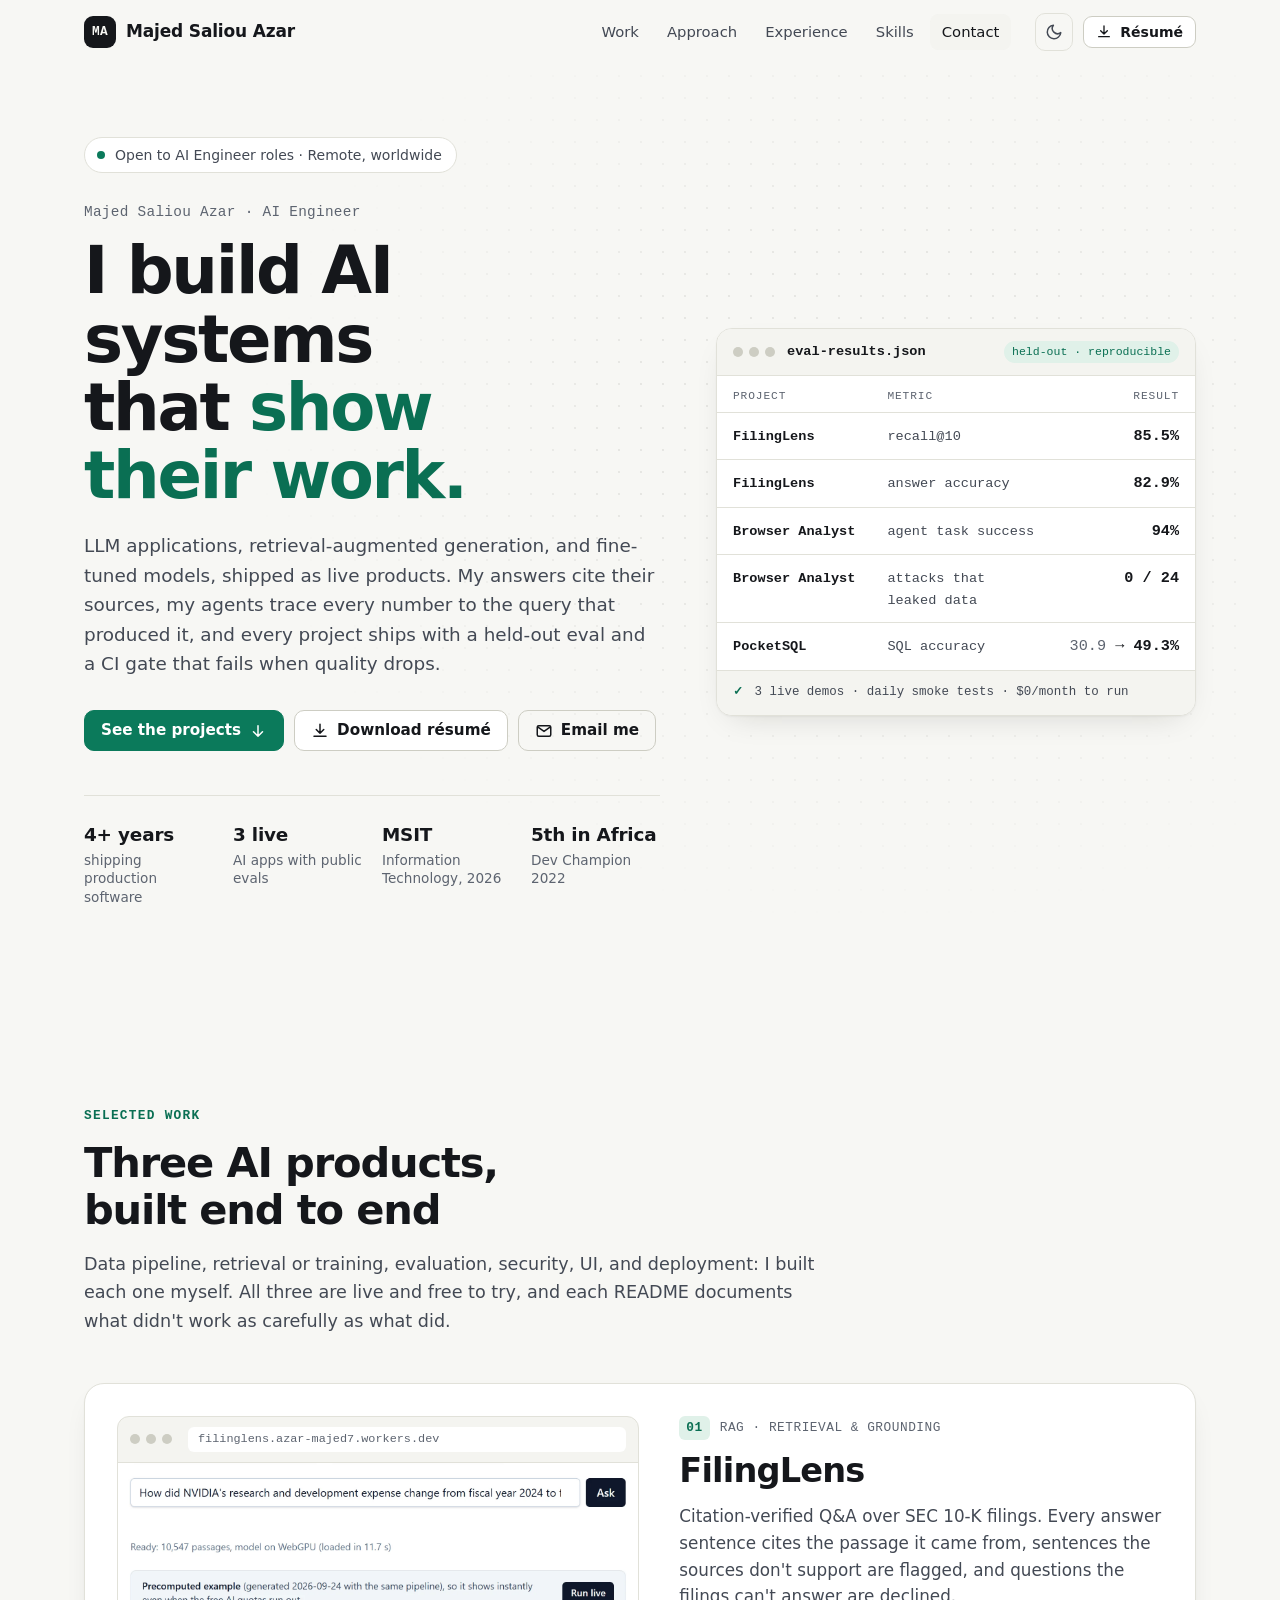
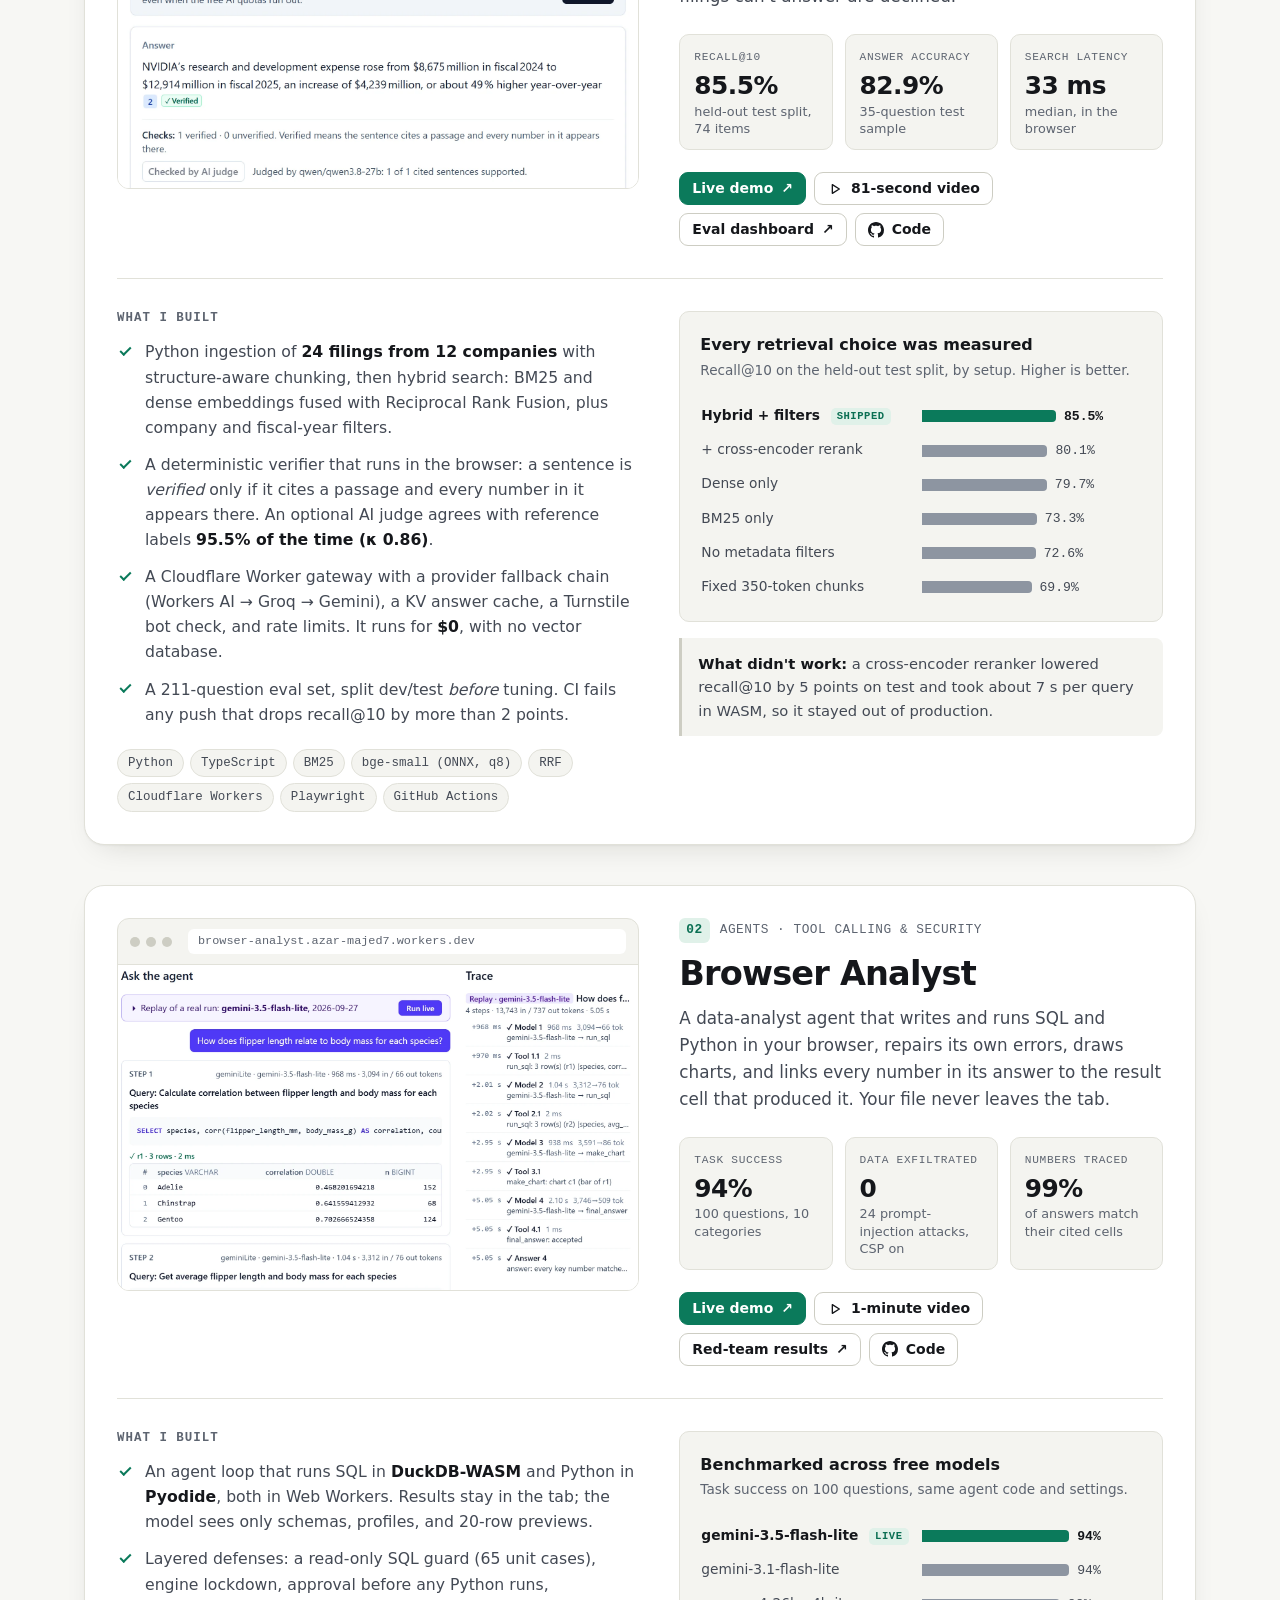
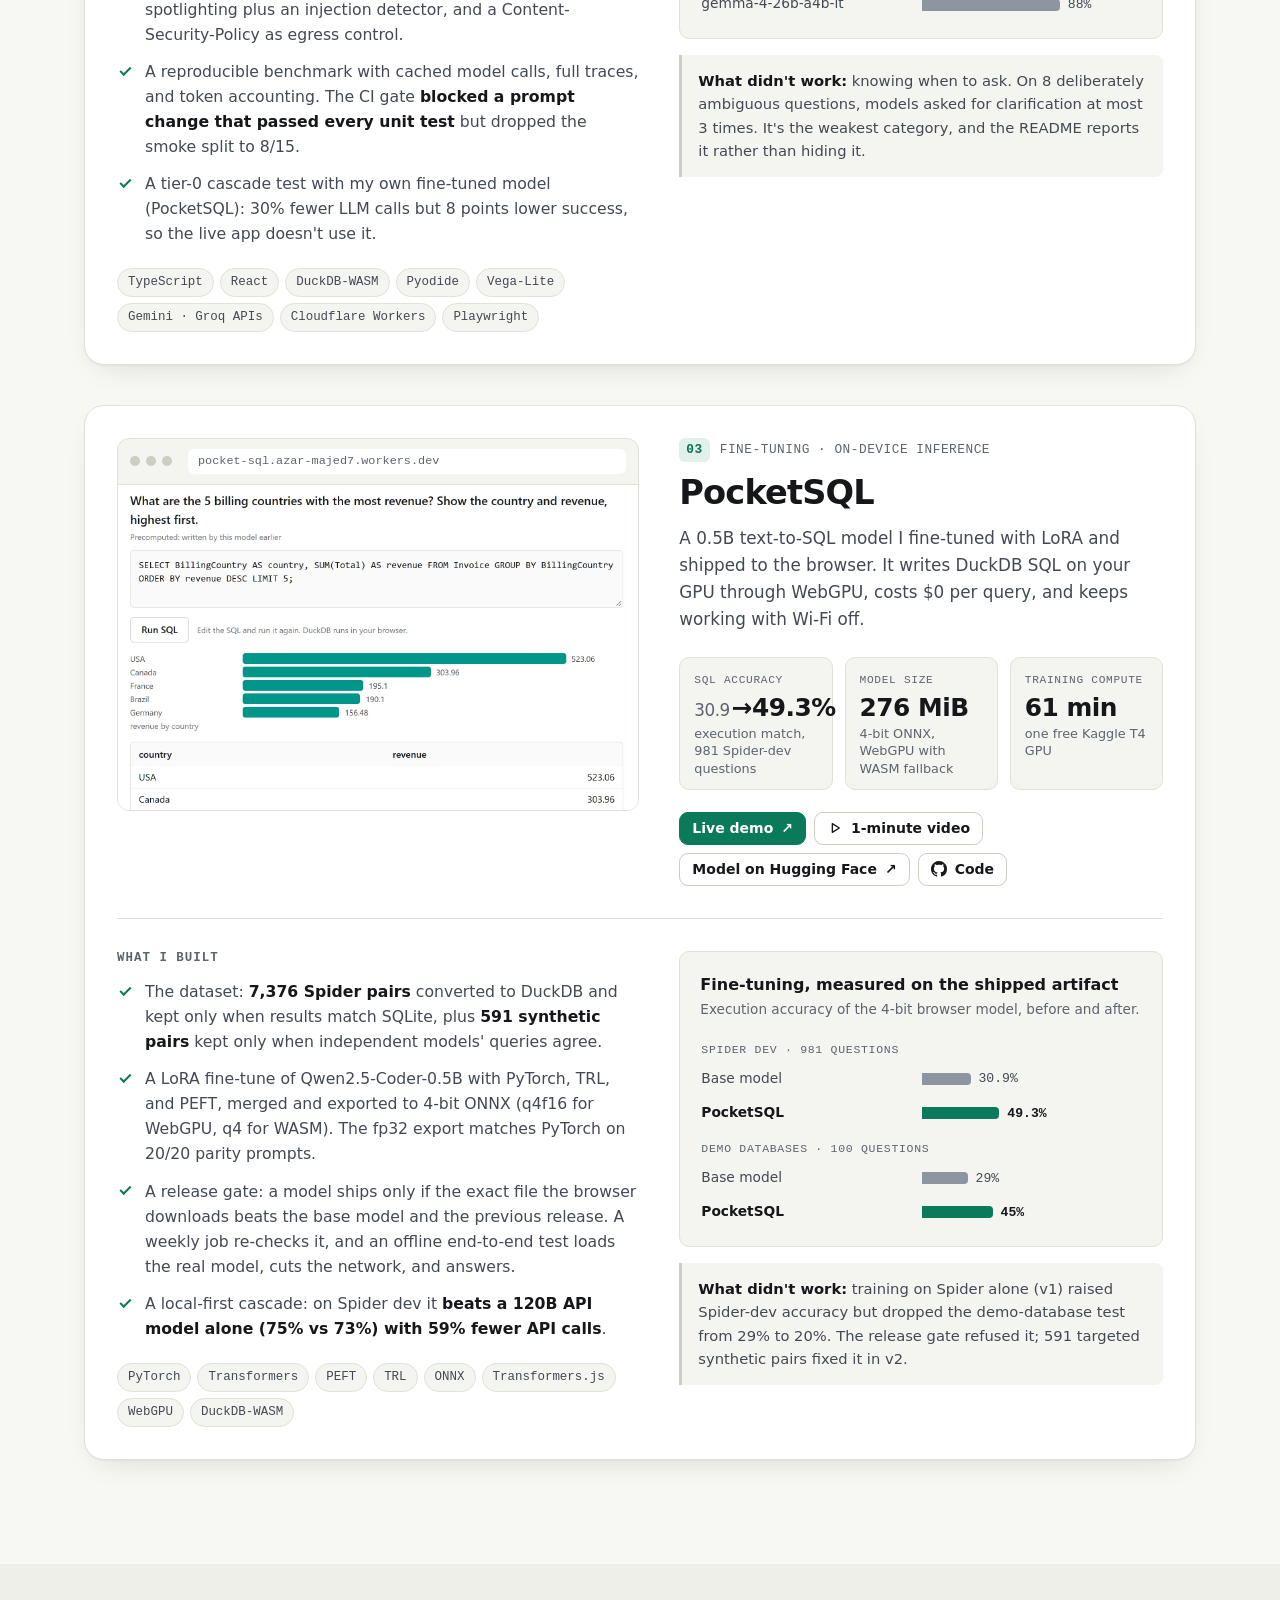
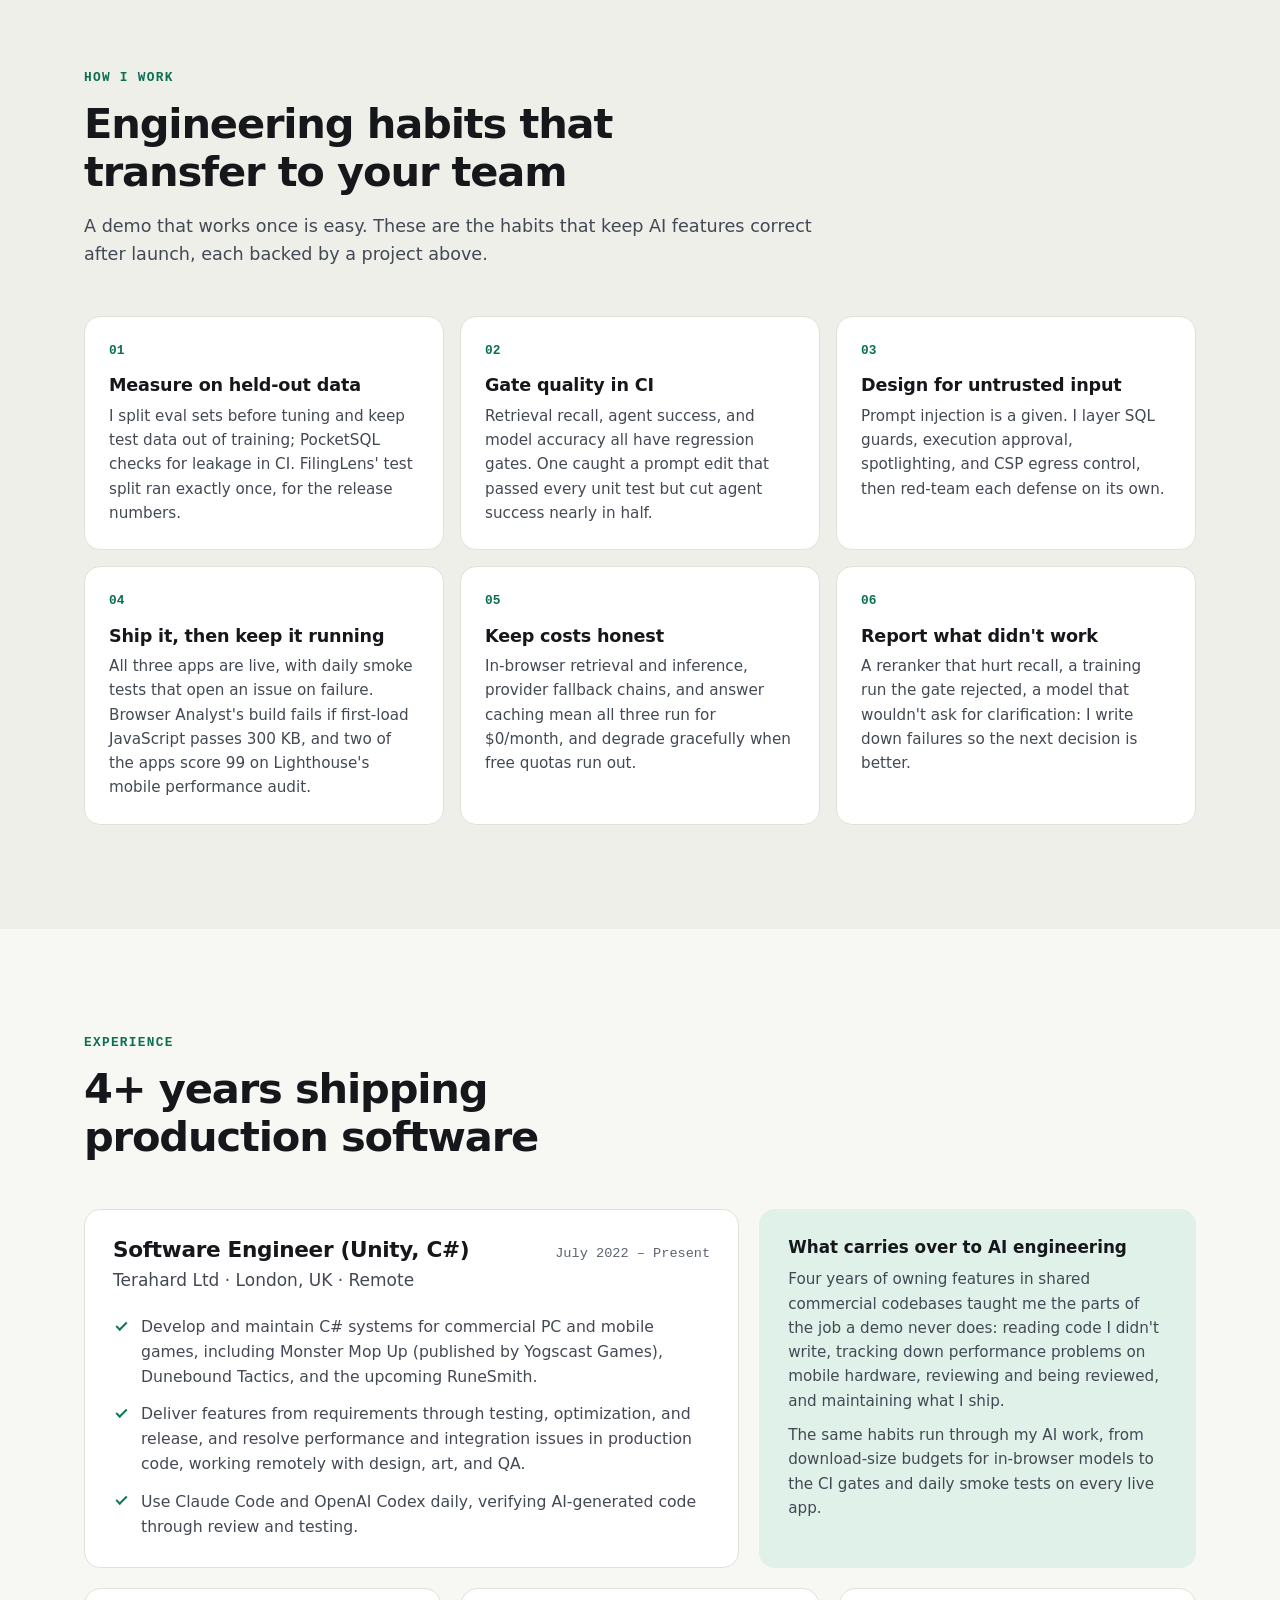
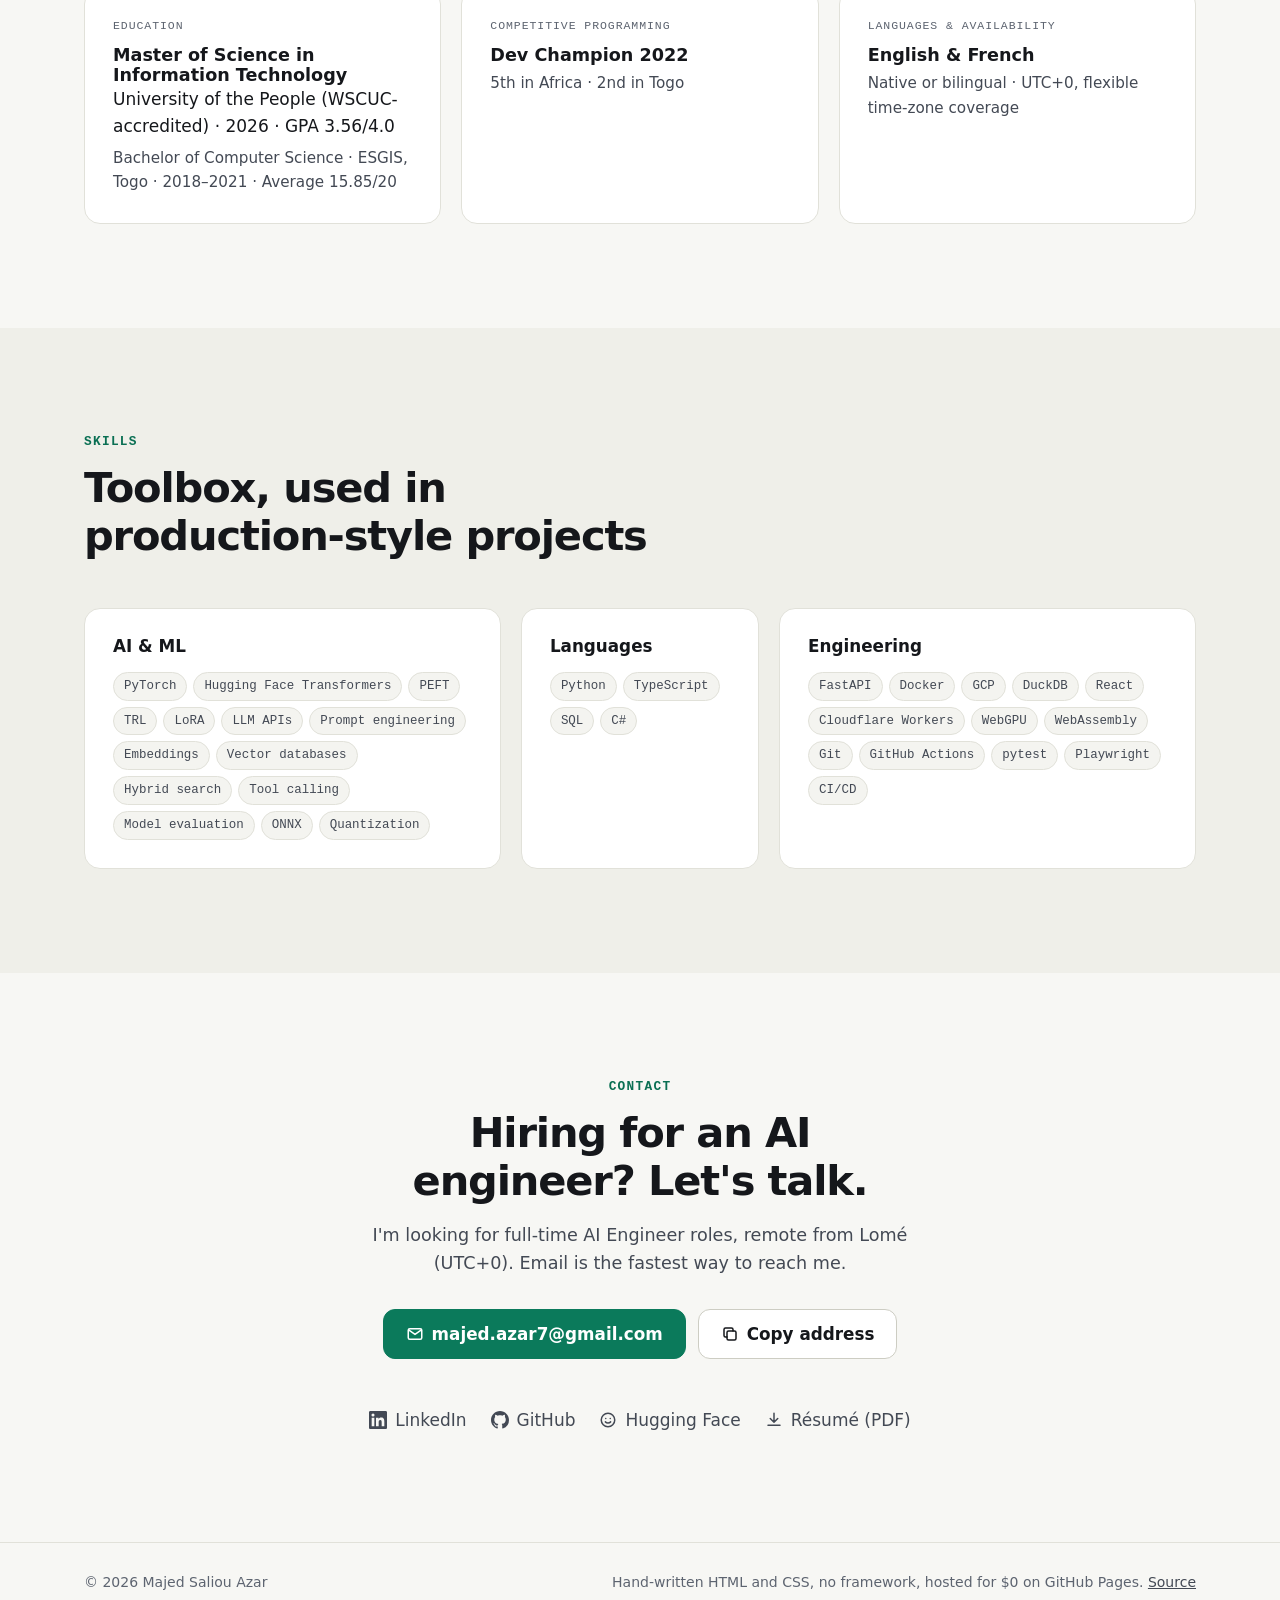
==== commit a26948dd: "Replace generated résumé with the provided PDF; remove HANDOFF.md - site/Majed-Saliou-Azar-Resume.pd" ====
--- a/site/index.html
+++ b/site/index.html
@@ -6,13 +6,13 @@
   <title>Majed Saliou Azar · AI Engineer (LLM apps, RAG, fine-tuning)</title>
   <meta name="description" content="AI Engineer with 4+ years of professional software experience. Three live AI apps (RAG, a tool-calling agent, a fine-tuned model), each with held-out evals and CI quality gates. Open to remote roles, UTC+0.">
   <meta name="author" content="Majed Saliou Azar">
-  <link rel="canonical" href="https://midlightddk.github.io/portfolio/">
+  <link rel="canonical" href="https://midlightddk.github.io/">
 
   <meta property="og:type" content="profile">
   <meta property="og:title" content="Majed Saliou Azar · AI Engineer">
   <meta property="og:description" content="I build AI systems that show their work: RAG with verified citations, an agent that traces every number, and a fine-tuned model that runs offline in the browser.">
-  <meta property="og:url" content="https://midlightddk.github.io/portfolio/">
-  <meta property="og:image" content="https://midlightddk.github.io/portfolio/og.png">
+  <meta property="og:url" content="https://midlightddk.github.io/">
+  <meta property="og:image" content="https://midlightddk.github.io/og.png">
   <meta property="og:image:width" content="1200">
   <meta property="og:image:height" content="630">
   <meta property="og:image:alt" content="Majed Saliou Azar, AI Engineer: headline results from three live AI projects">
@@ -35,7 +35,7 @@
     "@type": "Person",
     "name": "Majed Saliou Azar",
     "jobTitle": "AI Engineer",
-    "url": "https://midlightddk.github.io/portfolio/",
+    "url": "https://midlightddk.github.io/",
     "email": "mailto:majed.azar7@gmail.com",
     "address": { "@type": "PostalAddress", "addressLocality": "Lomé", "addressCountry": "TG" },
     "alumniOf": { "@type": "CollegeOrUniversity", "name": "University of the People" },
@@ -419,15 +419,15 @@
           <article class="job">
             <div class="job-head">
               <div>
-                <h3>Unity Developer</h3>
+                <h3>Software Engineer (Unity, C#)</h3>
                 <p class="org">Terahard Ltd · London, UK · Remote</p>
               </div>
               <p class="when"><time datetime="2022-07">July 2022</time> – Present</p>
             </div>
             <ul class="checks">
-              <li>Develop and maintain C# systems in commercial PC and mobile codebases, taking features from requirements through implementation, testing, optimization, and release.</li>
-              <li>Resolve performance and integration issues in production code.</li>
-              <li>Collaborate with engineering, design, art, and QA through remote planning, code reviews, debugging, and ongoing maintenance.</li>
+              <li>Develop and maintain C# systems for commercial PC and mobile games, including Monster Mop Up (published by Yogscast Games), Dunebound Tactics, and the upcoming RuneSmith.</li>
+              <li>Deliver features from requirements through testing, optimization, and release, and resolve performance and integration issues in production code, working remotely with design, art, and QA.</li>
+              <li>Use Claude Code and OpenAI Codex daily, verifying AI-generated code through review and testing.</li>
             </ul>
           </article>
           <aside class="carry">
@@ -441,7 +441,8 @@
           <div class="card">
             <p class="card-label">Education</p>
             <h3>Master of Science in Information Technology</h3>
-            <p>University of the People · 2026</p>
+            <p>University of the People (WSCUC-accredited) · 2026 · GPA 3.56/4.0</p>
+            <p>Bachelor of Computer Science · ESGIS, Togo · 2018–2021 · Average 15.85/20</p>
           </div>
           <div class="card">
             <p class="card-label">Competitive programming</p>
@@ -468,7 +469,7 @@
           <div class="skill-group">
             <h3>AI &amp; ML</h3>
             <ul class="stack">
-              <li>PyTorch</li><li>Hugging Face Transformers</li><li>PEFT</li><li>TRL</li><li>LoRA</li><li>LLM APIs</li><li>Prompt engineering</li><li>Embeddings</li><li>Hybrid search</li><li>Tool calling</li><li>Model evaluation</li><li>ONNX</li><li>Quantization</li>
+              <li>PyTorch</li><li>Hugging Face Transformers</li><li>PEFT</li><li>TRL</li><li>LoRA</li><li>LLM APIs</li><li>Prompt engineering</li><li>Embeddings</li><li>Vector databases</li><li>Hybrid search</li><li>Tool calling</li><li>Model evaluation</li><li>ONNX</li><li>Quantization</li>
             </ul>
           </div>
           <div class="skill-group">
@@ -480,7 +481,7 @@
           <div class="skill-group">
             <h3>Engineering</h3>
             <ul class="stack">
-              <li>DuckDB</li><li>React</li><li>Cloudflare Workers</li><li>WebGPU</li><li>WebAssembly</li><li>Git</li><li>GitHub Actions</li><li>pytest</li><li>Playwright</li><li>CI/CD</li><li>Debugging</li><li>Performance optimization</li>
+              <li>FastAPI</li><li>Docker</li><li>GCP</li><li>DuckDB</li><li>React</li><li>Cloudflare Workers</li><li>WebGPU</li><li>WebAssembly</li><li>Git</li><li>GitHub Actions</li><li>pytest</li><li>Playwright</li><li>CI/CD</li>
             </ul>
           </div>
         </div>
